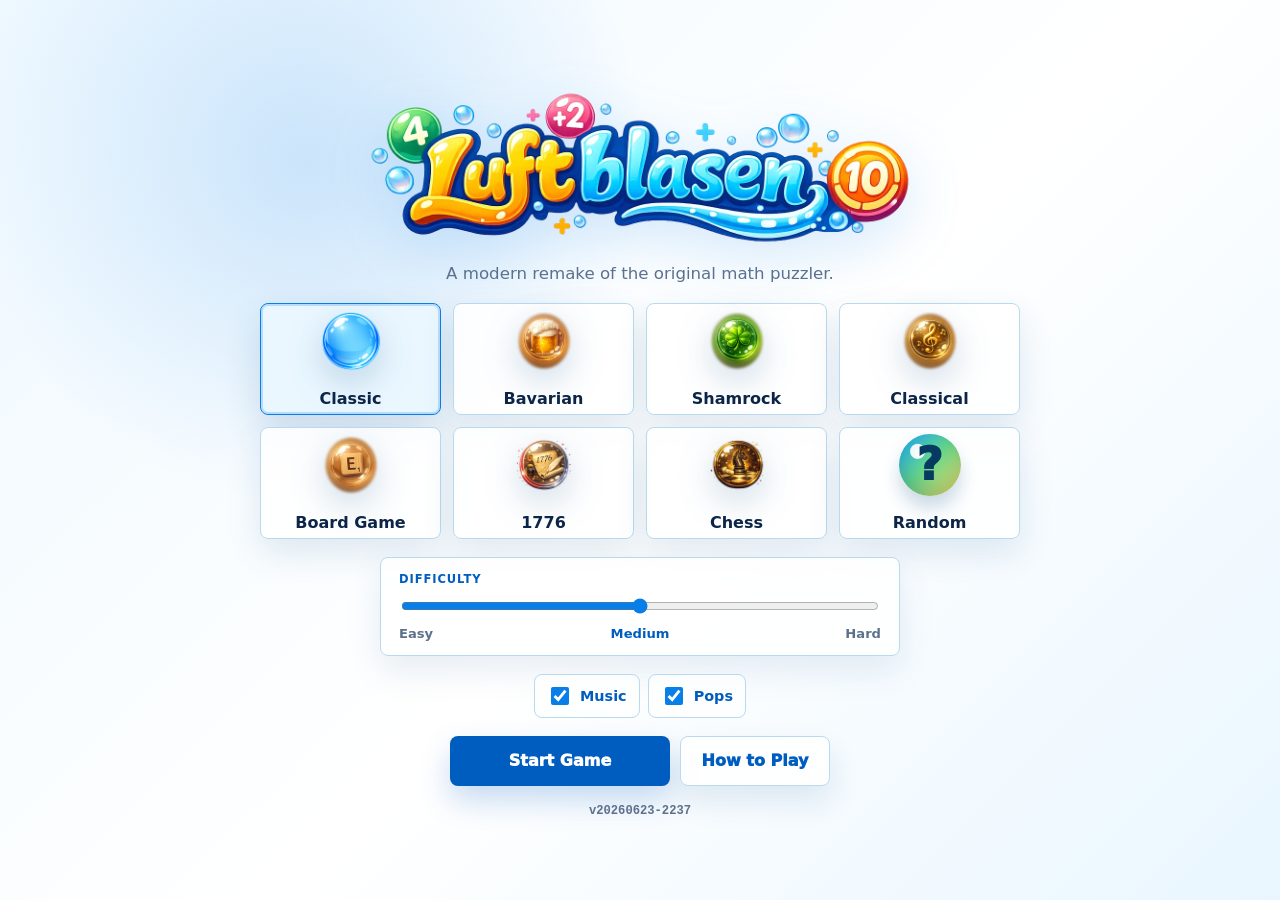
==== luftblasen.html @ 2be2d6b1 "Boost procedural cue volume" ====
<!doctype html>
<html lang="en">
  <head>
    <meta charset="utf-8">
    <meta name="viewport" content="width=device-width, initial-scale=1">
    <meta name="format-detection" content="telephone=no">
    <title>Luftblasen</title>
    <link rel="stylesheet" href="luftblasen.css?v=20260623-2237">
  </head>
  <body class="show-splash" data-theme="classic">
    <main class="game-shell" data-theme="classic">
      <section class="splash-screen" id="splash-screen" aria-labelledby="splash-title">
        <div class="splash-brand">
          <h1 id="splash-title">Luftblasen</h1>
          <img class="splash-logo" src="assets/luftblasen/images/luftblasen-logo.webp?v=20260623-2237" alt="Luftblasen">
          <p>A modern remake of the original math puzzler.</p>
        </div>
        <div class="splash-theme-grid" id="splash-theme-list" aria-label="Choose theme">
          <button class="splash-theme active" type="button" data-theme="classic">
            <span class="theme-icon theme-sprite" aria-hidden="true"></span>
            <strong>Classic</strong>
          </button>
          <button class="splash-theme" type="button" data-theme="bavarian">
            <span class="theme-icon theme-sprite" aria-hidden="true"></span>
            <strong>Bavarian</strong>
          </button>
          <button class="splash-theme" type="button" data-theme="shamrock">
            <span class="theme-icon theme-sprite" aria-hidden="true"></span>
            <strong>Shamrock</strong>
          </button>
          <button class="splash-theme" type="button" data-theme="classical">
            <span class="theme-icon theme-sprite" aria-hidden="true"></span>
            <strong>Classical</strong>
          </button>
          <button class="splash-theme" type="button" data-theme="boardgame">
            <span class="theme-icon theme-sprite" aria-hidden="true"></span>
            <strong>Board Game</strong>
          </button>
          <button class="splash-theme" type="button" data-theme="theme1776">
            <span class="theme-icon theme-sprite" aria-hidden="true"></span>
            <strong>1776</strong>
          </button>
          <button class="splash-theme" type="button" data-theme="chess">
            <span class="theme-icon theme-sprite" aria-hidden="true"></span>
            <strong>Chess</strong>
          </button>
          <button class="splash-theme" type="button" data-theme="random">
            <span class="theme-icon random-icon" aria-hidden="true">?</span>
            <strong>Random</strong>
          </button>
        </div>
        <label class="splash-difficulty" for="difficulty">
          <span>Difficulty</span>
          <input id="difficulty" type="range" min="1" max="5" value="3">
          <small><b>Easy</b><strong id="difficulty-name">Medium</strong><b>Hard</b></small>
        </label>
        <div class="sound-options" aria-label="Audio options">
          <label class="sound-toggle" for="music-enabled">
            <input id="music-enabled" type="checkbox" checked>
            <span>Music</span>
          </label>
          <label class="sound-toggle" for="pops-enabled">
            <input id="pops-enabled" type="checkbox" checked>
            <span>Pops</span>
          </label>
        </div>
        <div class="splash-actions">
          <button class="start-button" id="start-game" type="button">Start Game</button>
          <button class="how-button" id="how-to-play" type="button">How to Play</button>
        </div>
        <footer class="splash-version">v<span data-version>20260623-2237</span></footer>
        <div class="how-panel hidden" id="how-panel" role="dialog" aria-modal="true" aria-labelledby="how-title">
          <div class="how-card">
            <button class="how-close" id="close-how" type="button" aria-label="Close how to play">&times;</button>
            <h2 id="how-title">How to Play</h2>
            <div class="how-steps">
              <section>
                <b>Hit the target exactly.</b>
                <p>Pop numbered bubbles until Current equals Target. Going over costs a life.</p>
              </section>
              <section>
                <b>Watch the timer.</b>
                <p>The timer bar turns gold, then red, when time is running out. More time left means a bigger score bonus. If it empties, you lose a life.</p>
              </section>
              <section>
                <b>Every pop adds time.</b>
                <p>Regular bubbles add a little time. Bonus bubbles add more. Harder difficulty gives less time back.</p>
              </section>
              <section>
                <b>Multipliers are power-ups.</b>
                <p>Multiplier bubbles do not add to your sum. They boost the next three exact matches and add the most timer time.</p>
              </section>
              <section>
                <b>Keep five lives alive.</b>
                <p>Score as many rounds as you can before the hearts run out.</p>
              </section>
            </div>
          </div>
        </div>
      </section>

      <section class="hud" aria-label="Game stats">
        <div class="hud-card target-card">
          <span>Target</span>
          <strong id="target-total">18</strong>
        </div>
        <div class="hud-card sum-card">
          <span>Current Sum</span>
          <strong id="current-sum">0</strong>
          <div class="sum-meter" aria-hidden="true"><i id="sum-meter"></i></div>
          <em id="remaining-total">18 to go</em>
        </div>
        <div class="hud-card compact">
          <span>Score</span>
          <strong id="score">0</strong>
        </div>
        <div class="hud-card compact">
          <span>Round</span>
          <strong id="round">1</strong>
        </div>
        <div class="hud-card compact">
          <span>Lives</span>
          <strong id="lives">3</strong>
        </div>
      </section>

      <section class="layout">
        <section class="play-card">
          <div class="playfield" id="playfield" aria-label="Bubble play field">
            <div class="field-hud" aria-hidden="true">
              <div class="field-stat">
                <span>Score</span>
                <strong id="field-score">0</strong>
              </div>
              <div class="field-stat target-stat">
                <span>Target</span>
                <strong id="field-target-total">18</strong>
              </div>
              <div class="field-stat small">
                <span>Round</span>
                <strong id="field-round">1</strong>
              </div>
              <div class="field-stat lives-stat">
                <span>Lives</span>
                <strong id="field-lives">♥♥♥♥♥</strong>
              </div>
              <div class="field-stat current-stat">
                <span>Current</span>
                <strong id="field-current-sum">0</strong>
              </div>
              <div class="field-stat small timer-stat">
                <span>Time</span>
                <strong id="field-time">12</strong>
              </div>
            </div>
            <div class="field-timer" aria-hidden="true"><i id="field-timer-bar"></i></div>
            <div class="field-controls" aria-label="Game controls">
              <button class="field-control-button" id="pause-game" type="button" aria-label="Pause game" title="Pause">Pause</button>
              <button class="field-control-button" id="change-theme" type="button" aria-label="Exit to theme selection" title="Exit">Exit</button>
            </div>
            <div class="field-multiplier" aria-label="Multiplier">
              <span>Multiplier</span>
              <strong id="multiplier-text">1x</strong>
            </div>
            <div class="field-announcement hidden" id="field-announcement" aria-live="polite">
              <span id="announcement-kicker">Target</span>
              <strong id="announcement-value">18</strong>
            </div>
            <div class="field-message" id="field-message">Pick bubbles that add to the target.</div>
            <div class="pause-screen hidden" id="pause-screen" role="dialog" aria-modal="true" aria-labelledby="pause-title">
              <div class="pause-panel">
                <h2 id="pause-title">Paused</h2>
                <div class="pause-bubbles" aria-label="Bubble types">
                  <div>
                    <span class="pause-bubble regular" aria-hidden="true"></span>
                    <strong>Regular</strong>
                  </div>
                  <div>
                    <span class="pause-bubble bonus" aria-hidden="true"></span>
                    <strong>Bonus</strong>
                  </div>
                  <div>
                    <span class="pause-bubble multiplier" aria-hidden="true"></span>
                    <strong>Multiplier</strong>
                  </div>
                </div>
                <div class="pause-target">
                  <span>Target</span>
                  <strong id="pause-target-total">18</strong>
                </div>
                <button class="pause-resume" id="pause-resume" type="button">Resume</button>
              </div>
            </div>
            <div class="end-screen hidden" id="end-screen" role="dialog" aria-modal="true" aria-labelledby="end-title">
              <div class="end-panel">
                <h2 id="end-title">Game Over</h2>
                <dl class="end-stats">
                  <div class="end-score-stat">
                    <dt>Score</dt>
                    <dd id="end-score">0</dd>
                  </div>
                  <div>
                    <dt>Time</dt>
                    <dd id="end-time">0:00</dd>
                  </div>
                  <div>
                    <dt>Round</dt>
                    <dd id="end-round">1</dd>
                  </div>
                  <div>
                    <dt>Best Streak</dt>
                    <dd id="end-streak">0</dd>
                  </div>
                  <div>
                    <dt>Bubbles Popped</dt>
                    <dd id="end-popped">0</dd>
                  </div>
                </dl>
                <p class="end-tip" id="end-tip">Multipliers add score and time. Use them strategically.</p>
                <div class="end-actions">
                  <button class="end-primary" id="play-again" type="button">Play Again</button>
                  <button class="end-secondary" id="end-change-theme" type="button">Menu</button>
                </div>
              </div>
            </div>
          </div>
        </section>

      </section>
    </main>

    <script src="luftblasen.js?v=20260623-2237"></script>
  </body>
</html>
---- luftblasen.css ----
:root {
  --bg: #f8fcff;
  --surface: #ffffff;
  --text: #0d2547;
  --muted: #5d718c;
  --line: #b9d9ef;
  --accent: #087ee8;
  --accent-strong: #005dc0;
  --good: #24a66a;
  --danger: #e94040;
  --gold: #f2a51a;
  --bubble: #d7f1ff;
  --play-bg: url("assets/luftblasen/images/backgrounds/classic-theme-background.webp?v=20260623-2237");
  --bubble-sprite: url("assets/luftblasen/images/sprites/bubble-classic-sprite.png?v=20260623-2237");
  --page-bg-a: #dff3ff;
  --page-bg-b: #f8fcff;
  --page-bg-c: #fff8df;
  --page-glow-a: rgba(8, 126, 232, 0.24);
  --page-glow-b: rgba(36, 166, 106, 0.17);
  --shadow: 0 20px 55px rgba(19, 81, 135, 0.16);
  --radius: 8px;
}

* {
  box-sizing: border-box;
}

body {
  min-height: 100vh;
  margin: 0;
  background:
    radial-gradient(circle at 22% 12%, rgba(8, 126, 232, 0.12), transparent 28%),
    linear-gradient(135deg, #f8fcff 0%, #eef8ff 48%, #fffdf8 100%);
  color: var(--text);
  font-family: Inter, ui-sans-serif, system-ui, -apple-system, BlinkMacSystemFont, "Segoe UI", sans-serif;
}

body:not(.show-splash) {
  background:
    radial-gradient(circle at 18% 12%, var(--page-glow-a, rgba(8, 126, 232, 0.22)), transparent 30%),
    radial-gradient(circle at 82% 84%, var(--page-glow-b, rgba(36, 166, 106, 0.18)), transparent 34%),
    linear-gradient(135deg, var(--page-bg-a, #eaf7ff), var(--page-bg-b, #f8fcff) 52%, var(--page-bg-c, #fff7e7));
}

body.show-splash {
  overflow: hidden;
}

button,
input {
  font: inherit;
}

.game-shell {
  width: min(1320px, calc(100% - 24px));
  margin: 0 auto;
  padding: 14px 0;
}

body:not(.show-splash) {
  min-height: 100vh;
  min-height: 100dvh;
  overflow: hidden;
}

body:not(.show-splash) .game-shell {
  width: min(calc(100% - 18px), 720px, calc((100vh - 18px) * 0.72));
  width: min(calc(100% - 18px), 720px, calc((100dvh - 18px) * 0.72));
  min-width: min(100% - 18px, 390px);
  height: 100vh;
  height: 100dvh;
  padding: 9px 0;
}

.splash-screen {
  position: fixed;
  inset: 0;
  z-index: 100;
  display: grid;
  place-items: center;
  align-content: center;
  gap: 18px;
  padding: 22px;
  background:
    radial-gradient(circle at 24% 18%, rgba(8, 126, 232, 0.18), transparent 28%),
    linear-gradient(135deg, #eef8ff 0%, #ffffff 54%, #e9f6ff 100%);
}

.splash-screen.hidden {
  display: none;
}

.splash-brand {
  text-align: center;
}

.splash-brand h1 {
  position: absolute;
  width: 1px;
  height: 1px;
  padding: 0;
  margin: -1px;
  overflow: hidden;
  clip: rect(0, 0, 0, 0);
  white-space: nowrap;
  border: 0;
}

.splash-logo {
  display: block;
  width: min(560px, 94vw);
  height: auto;
  max-height: 172px;
  object-fit: contain;
  margin: 0 auto;
  filter: drop-shadow(0 16px 28px rgba(8, 126, 232, 0.16));
}

.splash-brand p {
  max-width: 520px;
  margin: 8px auto 0;
  color: var(--muted);
  font-size: 1.04rem;
  line-height: 1.4;
}

.splash-theme-grid {
  display: grid;
  grid-template-columns: repeat(4, minmax(120px, 1fr));
  gap: 12px;
  width: min(760px, 100%);
}

.splash-difficulty {
  display: grid;
  gap: 10px;
  width: min(520px, 100%);
  border: 1px solid var(--line);
  border-radius: var(--radius);
  padding: 14px 18px;
  background: rgba(255, 255, 255, 0.88);
  box-shadow: 0 14px 34px rgba(19, 81, 135, 0.1);
}

.splash-difficulty span {
  color: var(--accent-strong);
  font-size: 0.72rem;
  font-weight: 900;
  letter-spacing: 0.08em;
  text-transform: uppercase;
}

.splash-difficulty input {
  accent-color: var(--accent);
}

.splash-difficulty small {
  display: grid;
  grid-template-columns: 1fr auto 1fr;
  gap: 12px;
  color: var(--muted);
  font-size: 0.82rem;
}

.splash-difficulty small b:last-child {
  text-align: right;
}

.splash-difficulty strong {
  color: var(--accent-strong);
}

.sound-options {
  display: flex;
  flex-wrap: wrap;
  justify-content: center;
  gap: 8px;
}

.sound-toggle {
  display: inline-flex;
  align-items: center;
  gap: 8px;
  border: 1px solid var(--line);
  border-radius: var(--radius);
  padding: 9px 12px;
  background: rgba(255, 255, 255, 0.76);
  color: var(--accent-strong);
  cursor: pointer;
  font-size: 0.9rem;
  font-weight: 900;
}

.sound-toggle input {
  width: 18px;
  height: 18px;
  accent-color: var(--accent);
}

.splash-actions {
  display: flex;
  flex-wrap: wrap;
  justify-content: center;
  gap: 10px;
}

.splash-theme {
  display: grid;
  place-items: center;
  gap: 8px;
  min-height: 112px;
  border: 1px solid var(--line);
  border-radius: var(--radius);
  background: rgba(255, 255, 255, 0.88);
  color: var(--text);
  cursor: pointer;
  font-weight: 900;
  box-shadow: 0 14px 34px rgba(19, 81, 135, 0.12);
}

.splash-theme .theme-icon {
  width: 62px;
  height: 62px;
  font-size: 1.7rem;
}

.splash-theme .theme-sprite {
  background-position: 0 center;
  background-repeat: no-repeat;
  background-size: 300% 100%;
  border-radius: 50%;
  filter: drop-shadow(0 12px 18px rgba(19, 81, 135, 0.22));
}

.splash-theme[data-theme="classic"] .theme-sprite {
  background-image: url("assets/luftblasen/images/sprites/bubble-classic-sprite.png?v=20260623-2237");
}

.splash-theme[data-theme="bavarian"] .theme-sprite {
  background-image: url("assets/luftblasen/images/sprites/bubble-bavarian-sprite.png?v=20260623-2237");
}

.splash-theme[data-theme="shamrock"] .theme-sprite {
  background-image: url("assets/luftblasen/images/sprites/bubble-shamrock-sprite.png?v=20260623-2237");
}

.splash-theme[data-theme="classical"] .theme-sprite {
  background-image: url("assets/luftblasen/images/sprites/bubble-classical-sprite.png?v=20260623-2237");
}

.splash-theme[data-theme="boardgame"] .theme-sprite {
  background-image: url("assets/luftblasen/images/sprites/bubble-boardgame-sprite.png?v=20260623-2237");
}

.splash-theme[data-theme="theme1776"] .theme-sprite {
  background-image: url("assets/luftblasen/images/sprites/bubble-1776-sprite.png?v=20260623-2237");
}

.splash-theme[data-theme="chess"] .theme-sprite {
  background-image: url("assets/luftblasen/images/sprites/bubble-chess-sprite.png?v=20260623-2237");
}

.splash-theme .random-icon {
  display: grid;
  place-items: center;
  border-radius: 50%;
  background:
    radial-gradient(circle at 30% 28%, rgba(255, 255, 255, 0.95) 0 7px, transparent 8px),
    linear-gradient(135deg, #14a7ff, #65d68b 48%, #ffe05f);
  color: #073a60;
  font-size: 2.8rem;
  font-weight: 950;
  box-shadow: inset 0 -8px 18px rgba(5, 51, 86, 0.2), 0 12px 18px rgba(19, 81, 135, 0.22);
}

.splash-theme.active {
  border-color: var(--accent);
  background: #eaf7ff;
  box-shadow: inset 0 0 0 2px color-mix(in srgb, var(--accent) 22%, transparent), 0 16px 36px rgba(19, 81, 135, 0.16);
}

.start-button {
  min-width: 220px;
  min-height: 50px;
  border: 0;
  border-radius: var(--radius);
  background: var(--accent-strong);
  color: white;
  cursor: pointer;
  font-size: 1rem;
  font-weight: 950;
  box-shadow: 0 14px 30px rgba(0, 93, 192, 0.22);
}

.how-button {
  min-width: 150px;
  min-height: 50px;
  border: 1px solid var(--line);
  border-radius: var(--radius);
  background: rgba(255, 255, 255, 0.88);
  color: var(--accent-strong);
  cursor: pointer;
  font-size: 1rem;
  font-weight: 950;
  box-shadow: 0 14px 30px rgba(19, 81, 135, 0.12);
}

.how-panel {
  position: fixed;
  inset: 0;
  z-index: 120;
  display: grid;
  place-items: center;
  padding: 22px;
  background: rgba(6, 36, 70, 0.42);
  backdrop-filter: blur(6px);
}

.how-panel.hidden {
  display: none;
}

.how-card {
  position: relative;
  width: min(720px, 100%);
  max-height: min(780px, 92dvh);
  overflow: auto;
  border: 1px solid rgba(255, 255, 255, 0.72);
  border-radius: var(--radius);
  padding: 26px;
  background: rgba(255, 255, 255, 0.96);
  color: var(--text);
  box-shadow: 0 28px 70px rgba(6, 36, 70, 0.32);
}

.how-card h2 {
  margin: 0 46px 20px 0;
  color: var(--accent-strong);
  font-size: clamp(2rem, 6vw, 3.3rem);
  line-height: 0.95;
}

.how-close {
  position: absolute;
  top: 14px;
  right: 14px;
  display: grid;
  width: 38px;
  height: 38px;
  place-items: center;
  border: 1px solid var(--line);
  border-radius: var(--radius);
  background: white;
  color: var(--accent-strong);
  cursor: pointer;
  font-size: 1.8rem;
  font-weight: 950;
  line-height: 1;
}

.how-steps {
  display: grid;
  gap: 10px;
}

.how-steps section {
  border: 1px solid var(--line);
  border-radius: var(--radius);
  padding: 14px 16px;
  background: #f7fcff;
}

.how-steps b {
  display: block;
  color: var(--accent-strong);
  font-size: clamp(1.15rem, 3vw, 1.45rem);
  line-height: 1.1;
}

.how-steps p {
  margin: 6px 0 0;
  color: var(--text);
  font-size: 1rem;
  font-weight: 750;
  line-height: 1.35;
}

.splash-version {
  color: var(--muted);
  font-family: ui-monospace, SFMono-Regular, Consolas, "Liberation Mono", monospace;
  font-size: 0.76rem;
  font-weight: 800;
  text-align: center;
}

.hud {
  display: none;
}

.hud-card,
.play-card {
  border: 1px solid var(--line);
  border-radius: var(--radius);
  background: rgba(255, 255, 255, 0.82);
  box-shadow: var(--shadow);
}

.hud-card {
  min-width: 0;
  padding: 8px 11px;
}

.hud-card span,
.side-panel h2,
.difficulty-control span {
  display: block;
  color: var(--accent-strong);
  font-size: 0.66rem;
  font-weight: 850;
  letter-spacing: 0.07em;
  line-height: 1.2;
  text-transform: uppercase;
}

.hud-card strong {
  display: block;
  margin-top: 2px;
  font-size: clamp(1.55rem, 3vw, 2.8rem);
  line-height: 0.95;
}

.hud-card.compact strong {
  font-size: clamp(1.2rem, 2vw, 1.9rem);
}

.sum-card em {
  display: block;
  margin-top: 3px;
  color: var(--accent-strong);
  font-style: normal;
  font-weight: 800;
  text-align: right;
}

.sum-meter {
  height: 6px;
  overflow: hidden;
  border: 1px solid var(--line);
  border-radius: 999px;
  background: #e8f4fb;
}

.sum-meter i {
  display: block;
  width: 0%;
  height: 100%;
  border-radius: inherit;
  background: linear-gradient(90deg, var(--accent), var(--good));
  transition: width 180ms ease, background 180ms ease;
}

.layout {
  display: block;
}

.side-panel h2 {
  margin: 0 0 9px;
}

.theme-list {
  display: grid;
  gap: 6px;
}

.theme-button,
.primary-button,
.secondary-button {
  border: 0;
  border-radius: var(--radius);
  cursor: pointer;
  font-weight: 850;
}

.theme-button {
  display: grid;
  grid-template-columns: 32px 1fr;
  gap: 7px;
  width: 100%;
  min-height: 36px;
  border: 1px solid var(--line);
  padding: 5px 8px;
  background: var(--surface);
  color: var(--text);
  text-align: left;
}

.theme-button.active {
  border-color: var(--accent);
  background: #eaf7ff;
  box-shadow: inset 0 0 0 2px rgba(8, 126, 232, 0.14);
}

.theme-icon {
  display: grid;
  width: 26px;
  height: 26px;
  place-items: center;
  border-radius: 50%;
  font-size: 1.1rem;
}

.bubble-icon {
  border: 2px solid #69bfff;
  background: radial-gradient(circle at 34% 28%, white 0 18%, #b7e8ff 45%, #4eb2f4 100%);
}

.tile-icon {
  border-radius: 5px;
  background: linear-gradient(145deg, #ffc23d, #a35b00);
  color: #1f1304;
  font-family: Georgia, "Times New Roman", serif;
  font-size: 1rem;
  font-weight: 950;
}

.difficulty-control {
  display: grid;
  gap: 7px;
  margin: 14px 0;
}

.difficulty-control input {
  accent-color: var(--accent);
}

.difficulty-control small {
  display: flex;
  justify-content: space-between;
  color: var(--muted);
}

.button-grid {
  display: grid;
  gap: 7px;
}

.primary-button,
.secondary-button {
  min-height: 36px;
  padding: 0 10px;
}

.primary-button {
  background: var(--accent-strong);
  color: white;
}

.secondary-button {
  border: 1px solid var(--line);
  background: var(--surface);
  color: var(--accent-strong);
}

.play-card {
  min-height: 590px;
  padding: 7px;
}

body:not(.show-splash) .play-card {
  height: calc(100vh - 18px);
  height: calc(100dvh - 18px);
  min-height: 0;
}

.playfield {
  position: relative;
  min-height: 576px;
  overflow: hidden;
  border-radius: var(--radius);
  background:
    radial-gradient(circle at 16% 18%, rgba(255, 255, 255, 0.82) 0 3px, transparent 4px),
    radial-gradient(circle at 80% 34%, rgba(255, 255, 255, 0.72) 0 4px, transparent 5px),
    var(--play-bg);
  background-position: center;
  background-size: cover;
}

body:not(.show-splash) .playfield {
  height: 100%;
  min-height: 0;
}

.field-message {
  position: absolute;
  left: 50%;
  bottom: 12px;
  z-index: 4;
  transform: translateX(-50%);
  width: min(92%, 600px);
  border: 1px solid rgba(255, 255, 255, 0.48);
  border-radius: var(--radius);
  padding: 9px 13px;
  background: rgba(8, 28, 54, 0.34);
  color: white;
  box-shadow: inset 0 1px 0 rgba(255, 255, 255, 0.18), 0 12px 28px rgba(5, 25, 48, 0.18);
  font-weight: 900;
  text-align: center;
  text-shadow: 0 2px 5px rgba(0, 0, 0, 0.72);
  backdrop-filter: blur(3px);
}

.end-screen,
.pause-screen {
  position: absolute;
  inset: 0;
  z-index: 20;
  display: grid;
  place-items: center;
  padding: 22px;
  background: rgba(6, 36, 70, 0.34);
  backdrop-filter: blur(5px);
  animation: end-screen-fade 220ms ease-out both;
}

.end-screen.hidden,
.pause-screen.hidden {
  display: none;
}

.end-panel,
.pause-panel {
  width: min(420px, 94%);
  border: 1px solid rgba(255, 255, 255, 0.75);
  border-radius: var(--radius);
  padding: 24px;
  background: rgba(255, 255, 255, 0.94);
  color: var(--text);
  text-align: center;
  box-shadow: 0 24px 60px rgba(6, 36, 70, 0.28);
  animation: end-panel-arrive 360ms cubic-bezier(0.18, 0.9, 0.22, 1.12) both;
}

.end-panel h2,
.pause-panel h2 {
  margin: 0 0 18px;
  color: var(--accent-strong);
  font-size: 2.1rem;
  line-height: 1;
  text-shadow: 0 2px 0 white;
}

.pause-bubbles {
  display: grid;
  grid-template-columns: repeat(3, minmax(0, 1fr));
  gap: 9px;
  margin: 0 0 18px;
}

.pause-bubbles div {
  min-width: 0;
  border: 1px solid var(--line);
  border-radius: var(--radius);
  padding: 10px 6px 9px;
  background: #f7fcff;
}

.pause-bubble {
  display: block;
  width: 70px;
  height: 70px;
  margin: 0 auto 7px;
  border-radius: 50%;
  background: var(--bubble-sprite) 0 center / 210px 70px no-repeat;
  filter: drop-shadow(0 8px 10px rgba(19, 81, 135, 0.22));
}

.pause-bubble.bonus {
  background-position: -70px center;
}

.pause-bubble.multiplier {
  background-position: -140px center;
}

.pause-bubbles strong {
  display: block;
  color: var(--accent-strong);
  font-size: 0.72rem;
  font-weight: 950;
  line-height: 1.1;
}

.pause-target {
  margin: 0 0 18px;
  border: 1px solid var(--line);
  border-radius: var(--radius);
  padding: 12px;
  background: #fffaf0;
}

.pause-target span {
  display: block;
  color: var(--accent-strong);
  font-size: 0.68rem;
  font-weight: 950;
  letter-spacing: 0.08em;
  line-height: 1.1;
  text-transform: uppercase;
}

.pause-target strong {
  display: block;
  margin-top: 4px;
  color: var(--gold);
  font-size: 2.8rem;
  font-weight: 950;
  line-height: 1;
}

.pause-resume {
  width: 100%;
  min-height: 44px;
  border: 0;
  border-radius: var(--radius);
  background: var(--accent-strong);
  color: white;
  cursor: pointer;
  font-weight: 950;
}

@keyframes end-screen-fade {
  from {
    background: rgba(6, 36, 70, 0);
    backdrop-filter: blur(0);
  }
}

@keyframes end-panel-arrive {
  0% {
    opacity: 0;
    transform: translateY(18px) scale(0.94);
  }

  70% {
    opacity: 1;
    transform: translateY(-3px) scale(1.02);
  }

  100% {
    opacity: 1;
    transform: translateY(0) scale(1);
  }
}

.end-stats {
  display: grid;
  grid-template-columns: repeat(2, minmax(0, 1fr));
  gap: 8px;
  margin: 0 0 20px;
}

.end-stats div {
  min-width: 0;
  border: 1px solid var(--line);
  border-radius: var(--radius);
  padding: 9px 8px;
  background: #f7fcff;
}

.end-stats .end-score-stat {
  grid-column: 1 / -1;
}

.end-stats dt {
  color: var(--accent-strong);
  font-size: 0.63rem;
  font-weight: 950;
  letter-spacing: 0.07em;
  line-height: 1.1;
  text-transform: uppercase;
}

.end-stats dd {
  margin: 5px 0 0;
  overflow: hidden;
  font-size: 1.35rem;
  font-weight: 950;
  line-height: 1;
  text-overflow: ellipsis;
  white-space: nowrap;
}

.end-tip {
  margin: -4px 0 18px;
  border: 1px solid var(--line);
  border-radius: var(--radius);
  padding: 10px 12px;
  background: #fffaf0;
  color: var(--text);
  font-size: 0.9rem;
  font-weight: 800;
  line-height: 1.35;
}

.end-actions {
  display: grid;
  grid-template-columns: 1fr auto;
  gap: 8px;
}

.end-primary,
.end-secondary {
  min-height: 42px;
  border-radius: var(--radius);
  cursor: pointer;
  font-weight: 950;
}

.end-primary {
  border: 0;
  background: var(--accent-strong);
  color: white;
}

.end-secondary {
  border: 1px solid var(--line);
  padding: 0 16px;
  background: white;
  color: var(--accent-strong);
}

.field-hud {
  position: absolute;
  top: 9px;
  left: 9px;
  right: 9px;
  z-index: 5;
  display: grid;
  grid-template-columns: 1fr 1.18fr 1fr;
  gap: 6px;
  pointer-events: none;
}

.field-timer {
  position: absolute;
  top: auto;
  left: 10px;
  right: 10px;
  bottom: 140px;
  z-index: 5;
  height: 5px;
  overflow: hidden;
  border: 1px solid rgba(255, 255, 255, 0.28);
  border-radius: 999px;
  background: rgba(8, 28, 54, 0.42);
  box-shadow: 0 8px 20px rgba(5, 25, 48, 0.18);
  pointer-events: none;
}

.field-timer i {
  display: block;
  width: 100%;
  height: 100%;
  border-radius: inherit;
  background: linear-gradient(90deg, var(--good), var(--gold));
  transform-origin: left center;
  transition: background 140ms ease, transform 140ms linear;
}

.field-timer.warning {
  height: 7px;
  background: rgba(75, 45, 0, 0.58);
}

.field-timer.critical {
  height: 9px;
  background: rgba(93, 8, 8, 0.7);
  box-shadow: 0 0 0 2px rgba(233, 64, 64, 0.22), 0 0 24px rgba(233, 64, 64, 0.42);
  animation: timer-pulse 650ms ease-in-out infinite;
}

.timer-stat.warning strong {
  color: #ffe08a;
}

.timer-stat.critical strong {
  color: #ff8a7a;
}

.playfield.time-low .timer-stat {
  border-color: rgba(255, 95, 95, 0.78);
  background: rgba(96, 12, 12, 0.5);
  box-shadow: inset 0 1px 0 rgba(255, 255, 255, 0.18), 0 0 24px rgba(233, 64, 64, 0.32);
}

.playfield.time-low .timer-stat strong {
  color: #fff2c4;
  animation: time-number-flash 520ms ease-in-out infinite;
}

.playfield.time-low .target-stat strong,
.playfield.time-low .current-stat strong {
  animation: urgent-number-pulse 820ms ease-in-out infinite;
}

@keyframes timer-pulse {
  0%,
  100% {
    opacity: 1;
  }

  50% {
    opacity: 0.62;
  }
}

@keyframes time-number-flash {
  0%,
  100% {
    color: #fff2c4;
    text-shadow: 0 2px 5px rgba(0, 0, 0, 0.72), 0 0 12px rgba(255, 232, 138, 0.8);
  }

  50% {
    color: #ff6b6b;
    text-shadow: 0 2px 5px rgba(0, 0, 0, 0.72), 0 0 18px rgba(255, 58, 58, 0.95);
  }
}

@keyframes urgent-number-pulse {
  0%,
  100% {
    filter: none;
    transform: scale(1);
  }

  50% {
    filter: drop-shadow(0 0 8px rgba(255, 218, 90, 0.62));
    transform: scale(1.045);
  }
}

@media (prefers-reduced-motion: reduce) {
  .field-timer.critical,
  .playfield.time-low .timer-stat strong,
  .playfield.time-low .target-stat strong,
  .playfield.time-low .current-stat strong {
    animation: none;
  }
}

.field-controls {
  position: absolute;
  right: 10px;
  bottom: 86px;
  z-index: 6;
  display: flex;
  gap: 6px;
}

.field-control-button {
  min-width: 52px;
  min-height: 34px;
  border: 1px solid var(--line);
  border-radius: var(--radius);
  background: rgba(255, 255, 255, 0.9);
  color: var(--accent-strong);
  cursor: pointer;
  font-size: 0.72rem;
  font-weight: 950;
  line-height: 1;
  box-shadow: 0 10px 24px rgba(19, 81, 135, 0.12);
}

.field-control-button:focus-visible {
  outline: 3px solid rgba(8, 126, 232, 0.34);
  outline-offset: 2px;
}

.field-multiplier {
  position: absolute;
  left: 10px;
  bottom: 86px;
  z-index: 5;
  min-width: 86px;
  border: 1px solid var(--line);
  border-radius: var(--radius);
  padding: 5px 8px;
  background: rgba(255, 255, 255, 0.84);
  color: var(--accent-strong);
  box-shadow: 0 10px 24px rgba(19, 81, 135, 0.12);
}

.field-multiplier span {
  display: block;
  font-size: 0.56rem;
  font-weight: 900;
  letter-spacing: 0.07em;
  line-height: 1.1;
  text-transform: uppercase;
}

.field-multiplier strong {
  display: block;
  margin-top: 2px;
  color: var(--gold);
  font-size: 1.05rem;
  line-height: 1;
}

.field-announcement {
  position: absolute;
  left: 50%;
  top: 43%;
  z-index: 7;
  display: grid;
  min-width: 168px;
  place-items: center;
  border: 1px solid rgba(255, 255, 255, 0.42);
  border-radius: var(--radius);
  padding: 12px 18px 14px;
  background: rgba(8, 28, 54, 0.82);
  color: white;
  box-shadow: 0 18px 40px rgba(5, 25, 48, 0.28);
  opacity: 0;
  pointer-events: none;
  text-align: center;
  text-shadow: 0 2px 3px rgba(0, 0, 0, 0.36);
  transform: translate(-50%, -50%) scale(0.92);
  transition: opacity 180ms ease, transform 180ms ease;
}

.field-announcement.show {
  opacity: 1;
  transform: translate(-50%, -50%) scale(1);
}

.field-announcement.hidden {
  display: none;
}

.field-announcement span {
  display: block;
  color: rgba(255, 255, 255, 0.78);
  font-size: 0.72rem;
  font-weight: 950;
  letter-spacing: 0.08em;
  line-height: 1.1;
  text-transform: uppercase;
}

.field-announcement strong {
  display: block;
  margin-top: 5px;
  color: #ffe08a;
  font-size: clamp(2.4rem, 10vw, 4.5rem);
  font-weight: 950;
  line-height: 0.92;
}

.field-announcement.alert strong {
  color: #ff8a7a;
  font-size: clamp(2rem, 8vw, 3.7rem);
}

.field-announcement.success strong {
  color: #81f0a6;
}

.field-stat {
  min-width: 0;
  border: 1px solid rgba(255, 255, 255, 0.48);
  border-radius: var(--radius);
  padding: 6px 9px;
  background: rgba(8, 28, 54, 0.34);
  color: white;
  box-shadow: inset 0 1px 0 rgba(255, 255, 255, 0.18), 0 12px 28px rgba(5, 25, 48, 0.18);
  text-shadow: 0 2px 5px rgba(0, 0, 0, 0.68);
  backdrop-filter: blur(3px);
}

.field-stat span {
  display: block;
  color: rgba(255, 255, 255, 0.88);
  font-size: 0.62rem;
  font-weight: 950;
  letter-spacing: 0.07em;
  line-height: 1.1;
  text-transform: uppercase;
}

.field-stat strong {
  display: block;
  margin-top: 2px;
  overflow: hidden;
  color: white;
  font-size: 1.28rem;
  font-weight: 950;
  line-height: 1;
  text-overflow: ellipsis;
  white-space: nowrap;
}

.target-stat,
.current-stat {
  text-align: center;
}

.field-stat.small,
.timer-stat {
  text-align: right;
}

.target-stat strong {
  color: #ffe08a;
  font-size: 1.6rem;
}

.current-stat strong {
  color: #dff8ff;
}

.field-stat.small strong,
.lives-stat strong,
.timer-stat strong {
  font-size: 1.05rem;
}

.bubble {
  position: absolute;
  display: grid;
  place-items: center;
  width: var(--size);
  height: var(--size);
  border: 0;
  border-radius: 50%;
  background: var(--bubble-sprite) 0 center / calc(var(--size) * 3) var(--size) no-repeat;
  box-shadow: none;
  color: white;
  cursor: pointer;
  font-size: calc(var(--size) * 0.42);
  font-weight: 950;
  line-height: 1;
  text-shadow: 0 2px 2px rgba(0, 0, 0, 0.8), 0 0 6px rgba(0, 0, 0, 0.55);
  touch-action: manipulation;
  transition: transform 70ms ease-out, opacity 80ms ease-out;
  user-select: none;
  -webkit-tap-highlight-color: transparent;
}

.bubble:hover {
  transform: scale(1.04);
}

.bubble.selected {
  outline: 5px solid rgba(0, 93, 192, 0.58);
  transform: scale(1.06);
}

.bubble.multiplier {
  background-position: calc(var(--size) * -2) center;
}

.bubble.bonus {
  background-position: calc(var(--size) * -1) center;
  filter: drop-shadow(0 0 5px rgba(255, 218, 90, 0.44));
}

.bubble.bonus::after {
  content: "";
  position: absolute;
  inset: -4px;
  border: 1px solid rgba(255, 229, 135, 0.42);
  border-radius: 50%;
  box-shadow: 0 0 10px rgba(255, 199, 46, 0.26);
  pointer-events: none;
}

.bubble.popped {
  opacity: 0;
  transform: scale(1.18);
  pointer-events: none;
}

[data-theme="bavarian"] {
  --accent: #1565d8;
  --accent-strong: #064aa5;
  --bubble: #ffe0a4;
  --gold: #f0a000;
  --page-bg-a: #fff0c8;
  --page-bg-b: #f5fbff;
  --page-bg-c: #dceeff;
  --page-glow-a: rgba(240, 160, 0, 0.26);
  --page-glow-b: rgba(21, 101, 216, 0.2);
  --play-bg: url("assets/luftblasen/images/backgrounds/bavarian-theme-background.webp?v=20260623-2237");
  --bubble-sprite: url("assets/luftblasen/images/sprites/bubble-bavarian-sprite.png?v=20260623-2237");
}

[data-theme="shamrock"] {
  --accent: #15945c;
  --accent-strong: #07643a;
  --bubble: #c9f7dc;
  --gold: #20b66b;
  --page-bg-a: #d8f8e2;
  --page-bg-b: #f7fff8;
  --page-bg-c: #d9f0ff;
  --page-glow-a: rgba(21, 148, 92, 0.25);
  --page-glow-b: rgba(32, 182, 107, 0.2);
  --play-bg: url("assets/luftblasen/images/backgrounds/shamrock-theme-background.webp?v=20260623-2237");
  --bubble-sprite: url("assets/luftblasen/images/sprites/bubble-shamrock-sprite.png?v=20260623-2237");
}

[data-theme="classical"] {
  --accent: #8b4dd8;
  --accent-strong: #5b2ea0;
  --bubble: #eadbff;
  --gold: #d49a2a;
  --page-bg-a: #eee2ff;
  --page-bg-b: #fbf7ff;
  --page-bg-c: #fff0cf;
  --page-glow-a: rgba(139, 77, 216, 0.24);
  --page-glow-b: rgba(212, 154, 42, 0.18);
  --play-bg: url("assets/luftblasen/images/backgrounds/classical-music-background.webp?v=20260623-2237");
  --bubble-sprite: url("assets/luftblasen/images/sprites/bubble-classical-sprite.png?v=20260623-2237");
}

[data-theme="boardgame"] {
  --accent: #9a5a08;
  --accent-strong: #6d3d00;
  --bubble: #df8a18;
  --gold: #c57500;
  --page-bg-a: #ffe0b8;
  --page-bg-b: #fff8ef;
  --page-bg-c: #e3f2ce;
  --page-glow-a: rgba(154, 90, 8, 0.22);
  --page-glow-b: rgba(79, 134, 50, 0.2);
  --play-bg: url("assets/luftblasen/images/backgrounds/board-game-theme-background.webp?v=20260623-2237");
  --bubble-sprite: url("assets/luftblasen/images/sprites/bubble-boardgame-sprite.png?v=20260623-2237");
}

[data-theme="theme1776"] {
  --accent: #b64032;
  --accent-strong: #7d251c;
  --bubble: #f2d5a2;
  --gold: #d99b32;
  --page-bg-a: #f9e1c1;
  --page-bg-b: #f5fbff;
  --page-bg-c: #dce9ff;
  --page-glow-a: rgba(180, 64, 50, 0.22);
  --page-glow-b: rgba(34, 76, 132, 0.22);
  --play-bg: url("assets/luftblasen/images/backgrounds/1776-theme-background.webp?v=20260623-2237");
  --bubble-sprite: url("assets/luftblasen/images/sprites/bubble-1776-sprite.png?v=20260623-2237");
}

[data-theme="chess"] {
  --accent: #8f6a2d;
  --accent-strong: #5d4118;
  --bubble: #e7d2a2;
  --gold: #d9a23a;
  --page-bg-a: #e8dcc9;
  --page-bg-b: #f6f1e8;
  --page-bg-c: #cfd8e3;
  --page-glow-a: rgba(143, 106, 45, 0.24);
  --page-glow-b: rgba(39, 53, 75, 0.24);
  --play-bg: url("assets/luftblasen/images/backgrounds/chess-theme-background.webp?v=20260623-2237");
  --bubble-sprite: url("assets/luftblasen/images/sprites/bubble-chess-sprite.png?v=20260623-2237");
}

[data-theme="boardgame"] .playfield {
  background-size: cover;
}

@media (max-width: 560px) {
  body.show-splash {
    overflow: auto;
  }

  .game-shell {
    width: min(100% - 14px, 1480px);
    padding: 7px 0;
  }

  .splash-screen {
    place-items: stretch;
    align-content: start;
    gap: 14px;
    overflow-y: auto;
    padding: 18px 20px;
  }

  .splash-logo {
    width: min(330px, 92vw);
    max-height: 142px;
  }

  .splash-brand p {
    margin-top: 8px;
    font-size: 0.96rem;
  }

  .splash-difficulty {
    gap: 8px;
    padding: 12px 16px;
  }

  .sound-toggle {
    padding: 8px 11px;
  }

  .start-button,
  .how-button {
    min-height: 48px;
  }

  .sum-card .sum-meter,
  .sum-card em {
    display: none;
  }

  .play-card {
    height: calc(100vh - 14px);
    height: calc(100dvh - 14px);
  }

  .field-hud {
    grid-template-columns: 1fr 1.18fr 1fr;
    gap: 5px;
  }

  .field-timer {
    top: auto;
    left: 8px;
    right: 8px;
    bottom: 138px;
  }

  .field-stat {
    padding: 5px 7px;
  }

  .field-stat span {
    font-size: 0.56rem;
  }

  .field-stat strong {
    font-size: 1.05rem;
  }

  .target-stat strong {
    font-size: 1.35rem;
  }

  .field-stat.small strong,
  .lives-stat strong,
  .timer-stat strong {
    font-size: 0.96rem;
  }

  .field-message {
    bottom: 10px;
    padding: 10px 12px;
  }

  .field-announcement {
    top: 46%;
    min-width: 150px;
    padding: 10px 15px 12px;
  }

  .end-panel {
    padding: 18px;
  }

  .end-panel h2 {
    font-size: 1.75rem;
  }

  .end-stats dd {
    font-size: 1.08rem;
  }

  .field-controls {
    right: 8px;
    bottom: 88px;
    gap: 5px;
  }

  .field-control-button {
    min-width: 46px;
    min-height: 32px;
    padding: 0 8px;
    font-size: 0.68rem;
  }

  .field-multiplier {
    left: 8px;
    bottom: 88px;
    min-width: 76px;
    padding: 5px 7px;
  }

  .splash-theme-grid {
    grid-template-columns: repeat(3, minmax(0, 1fr));
    gap: 8px;
  }

  .splash-theme {
    min-height: 88px;
    gap: 5px;
    padding: 8px 6px;
  }

  .splash-theme .theme-icon {
    width: 46px;
    height: 46px;
  }

  .splash-theme strong {
    font-size: 0.78rem;
    line-height: 1.1;
  }
}
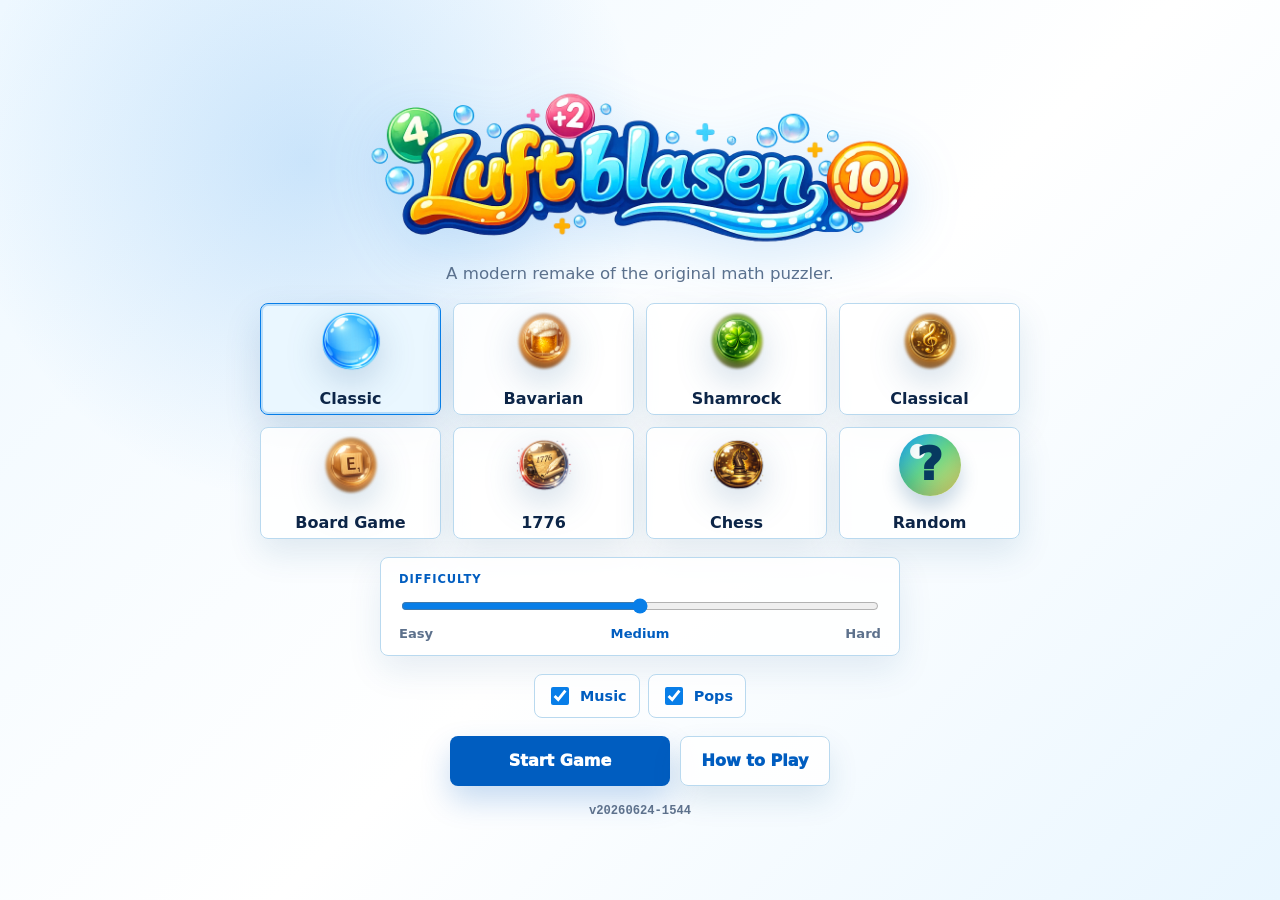
==== commit 747cd826: "Reset multiplier after life loss" ====
--- a/luftblasen.html
+++ b/luftblasen.html
@@ -5,14 +5,14 @@
     <meta name="viewport" content="width=device-width, initial-scale=1">
     <meta name="format-detection" content="telephone=no">
     <title>Luftblasen</title>
-    <link rel="stylesheet" href="luftblasen.css?v=20260623-2237">
+    <link rel="stylesheet" href="luftblasen.css?v=20260624-1544">
   </head>
   <body class="show-splash" data-theme="classic">
     <main class="game-shell" data-theme="classic">
       <section class="splash-screen" id="splash-screen" aria-labelledby="splash-title">
         <div class="splash-brand">
           <h1 id="splash-title">Luftblasen</h1>
-          <img class="splash-logo" src="assets/luftblasen/images/luftblasen-logo.webp?v=20260623-2237" alt="Luftblasen">
+          <img class="splash-logo" src="assets/luftblasen/images/luftblasen-logo.webp?v=20260624-1544" alt="Luftblasen">
           <p>A modern remake of the original math puzzler.</p>
         </div>
         <div class="splash-theme-grid" id="splash-theme-list" aria-label="Choose theme">
@@ -68,7 +68,7 @@
           <button class="start-button" id="start-game" type="button">Start Game</button>
           <button class="how-button" id="how-to-play" type="button">How to Play</button>
         </div>
-        <footer class="splash-version">v<span data-version>20260623-2237</span></footer>
+        <footer class="splash-version">v<span data-version>20260624-1544</span></footer>
         <div class="how-panel hidden" id="how-panel" role="dialog" aria-modal="true" aria-labelledby="how-title">
           <div class="how-card">
             <button class="how-close" id="close-how" type="button" aria-label="Close how to play">&times;</button>
@@ -229,6 +229,6 @@
       </section>
     </main>
 
-    <script src="luftblasen.js?v=20260623-2237"></script>
+    <script src="luftblasen.js?v=20260624-1544"></script>
   </body>
 </html>
--- a/luftblasen.css
+++ b/luftblasen.css
@@ -10,8 +10,8 @@
   --danger: #e94040;
   --gold: #f2a51a;
   --bubble: #d7f1ff;
-  --play-bg: url("assets/luftblasen/images/backgrounds/classic-theme-background.webp?v=20260623-2237");
-  --bubble-sprite: url("assets/luftblasen/images/sprites/bubble-classic-sprite.png?v=20260623-2237");
+  --play-bg: url("assets/luftblasen/images/backgrounds/classic-theme-background.webp?v=20260624-1544");
+  --bubble-sprite: url("assets/luftblasen/images/sprites/bubble-classic-sprite.png?v=20260624-1544");
   --page-bg-a: #dff3ff;
   --page-bg-b: #f8fcff;
   --page-bg-c: #fff8df;
@@ -233,31 +233,31 @@
 }
 
 .splash-theme[data-theme="classic"] .theme-sprite {
-  background-image: url("assets/luftblasen/images/sprites/bubble-classic-sprite.png?v=20260623-2237");
+  background-image: url("assets/luftblasen/images/sprites/bubble-classic-sprite.png?v=20260624-1544");
 }
 
 .splash-theme[data-theme="bavarian"] .theme-sprite {
-  background-image: url("assets/luftblasen/images/sprites/bubble-bavarian-sprite.png?v=20260623-2237");
+  background-image: url("assets/luftblasen/images/sprites/bubble-bavarian-sprite.png?v=20260624-1544");
 }
 
 .splash-theme[data-theme="shamrock"] .theme-sprite {
-  background-image: url("assets/luftblasen/images/sprites/bubble-shamrock-sprite.png?v=20260623-2237");
+  background-image: url("assets/luftblasen/images/sprites/bubble-shamrock-sprite.png?v=20260624-1544");
 }
 
 .splash-theme[data-theme="classical"] .theme-sprite {
-  background-image: url("assets/luftblasen/images/sprites/bubble-classical-sprite.png?v=20260623-2237");
+  background-image: url("assets/luftblasen/images/sprites/bubble-classical-sprite.png?v=20260624-1544");
 }
 
 .splash-theme[data-theme="boardgame"] .theme-sprite {
-  background-image: url("assets/luftblasen/images/sprites/bubble-boardgame-sprite.png?v=20260623-2237");
+  background-image: url("assets/luftblasen/images/sprites/bubble-boardgame-sprite.png?v=20260624-1544");
 }
 
 .splash-theme[data-theme="theme1776"] .theme-sprite {
-  background-image: url("assets/luftblasen/images/sprites/bubble-1776-sprite.png?v=20260623-2237");
+  background-image: url("assets/luftblasen/images/sprites/bubble-1776-sprite.png?v=20260624-1544");
 }
 
 .splash-theme[data-theme="chess"] .theme-sprite {
-  background-image: url("assets/luftblasen/images/sprites/bubble-chess-sprite.png?v=20260623-2237");
+  background-image: url("assets/luftblasen/images/sprites/bubble-chess-sprite.png?v=20260624-1544");
 }
 
 .splash-theme .random-icon {
@@ -1192,8 +1192,8 @@
   --page-bg-c: #dceeff;
   --page-glow-a: rgba(240, 160, 0, 0.26);
   --page-glow-b: rgba(21, 101, 216, 0.2);
-  --play-bg: url("assets/luftblasen/images/backgrounds/bavarian-theme-background.webp?v=20260623-2237");
-  --bubble-sprite: url("assets/luftblasen/images/sprites/bubble-bavarian-sprite.png?v=20260623-2237");
+  --play-bg: url("assets/luftblasen/images/backgrounds/bavarian-theme-background.webp?v=20260624-1544");
+  --bubble-sprite: url("assets/luftblasen/images/sprites/bubble-bavarian-sprite.png?v=20260624-1544");
 }
 
 [data-theme="shamrock"] {
@@ -1206,8 +1206,8 @@
   --page-bg-c: #d9f0ff;
   --page-glow-a: rgba(21, 148, 92, 0.25);
   --page-glow-b: rgba(32, 182, 107, 0.2);
-  --play-bg: url("assets/luftblasen/images/backgrounds/shamrock-theme-background.webp?v=20260623-2237");
-  --bubble-sprite: url("assets/luftblasen/images/sprites/bubble-shamrock-sprite.png?v=20260623-2237");
+  --play-bg: url("assets/luftblasen/images/backgrounds/shamrock-theme-background.webp?v=20260624-1544");
+  --bubble-sprite: url("assets/luftblasen/images/sprites/bubble-shamrock-sprite.png?v=20260624-1544");
 }
 
 [data-theme="classical"] {
@@ -1220,8 +1220,8 @@
   --page-bg-c: #fff0cf;
   --page-glow-a: rgba(139, 77, 216, 0.24);
   --page-glow-b: rgba(212, 154, 42, 0.18);
-  --play-bg: url("assets/luftblasen/images/backgrounds/classical-music-background.webp?v=20260623-2237");
-  --bubble-sprite: url("assets/luftblasen/images/sprites/bubble-classical-sprite.png?v=20260623-2237");
+  --play-bg: url("assets/luftblasen/images/backgrounds/classical-music-background.webp?v=20260624-1544");
+  --bubble-sprite: url("assets/luftblasen/images/sprites/bubble-classical-sprite.png?v=20260624-1544");
 }
 
 [data-theme="boardgame"] {
@@ -1234,8 +1234,8 @@
   --page-bg-c: #e3f2ce;
   --page-glow-a: rgba(154, 90, 8, 0.22);
   --page-glow-b: rgba(79, 134, 50, 0.2);
-  --play-bg: url("assets/luftblasen/images/backgrounds/board-game-theme-background.webp?v=20260623-2237");
-  --bubble-sprite: url("assets/luftblasen/images/sprites/bubble-boardgame-sprite.png?v=20260623-2237");
+  --play-bg: url("assets/luftblasen/images/backgrounds/board-game-theme-background.webp?v=20260624-1544");
+  --bubble-sprite: url("assets/luftblasen/images/sprites/bubble-boardgame-sprite.png?v=20260624-1544");
 }
 
 [data-theme="theme1776"] {
@@ -1248,8 +1248,8 @@
   --page-bg-c: #dce9ff;
   --page-glow-a: rgba(180, 64, 50, 0.22);
   --page-glow-b: rgba(34, 76, 132, 0.22);
-  --play-bg: url("assets/luftblasen/images/backgrounds/1776-theme-background.webp?v=20260623-2237");
-  --bubble-sprite: url("assets/luftblasen/images/sprites/bubble-1776-sprite.png?v=20260623-2237");
+  --play-bg: url("assets/luftblasen/images/backgrounds/1776-theme-background.webp?v=20260624-1544");
+  --bubble-sprite: url("assets/luftblasen/images/sprites/bubble-1776-sprite.png?v=20260624-1544");
 }
 
 [data-theme="chess"] {
@@ -1262,8 +1262,8 @@
   --page-bg-c: #cfd8e3;
   --page-glow-a: rgba(143, 106, 45, 0.24);
   --page-glow-b: rgba(39, 53, 75, 0.24);
-  --play-bg: url("assets/luftblasen/images/backgrounds/chess-theme-background.webp?v=20260623-2237");
-  --bubble-sprite: url("assets/luftblasen/images/sprites/bubble-chess-sprite.png?v=20260623-2237");
+  --play-bg: url("assets/luftblasen/images/backgrounds/chess-theme-background.webp?v=20260624-1544");
+  --bubble-sprite: url("assets/luftblasen/images/sprites/bubble-chess-sprite.png?v=20260624-1544");
 }
 
 [data-theme="boardgame"] .playfield {
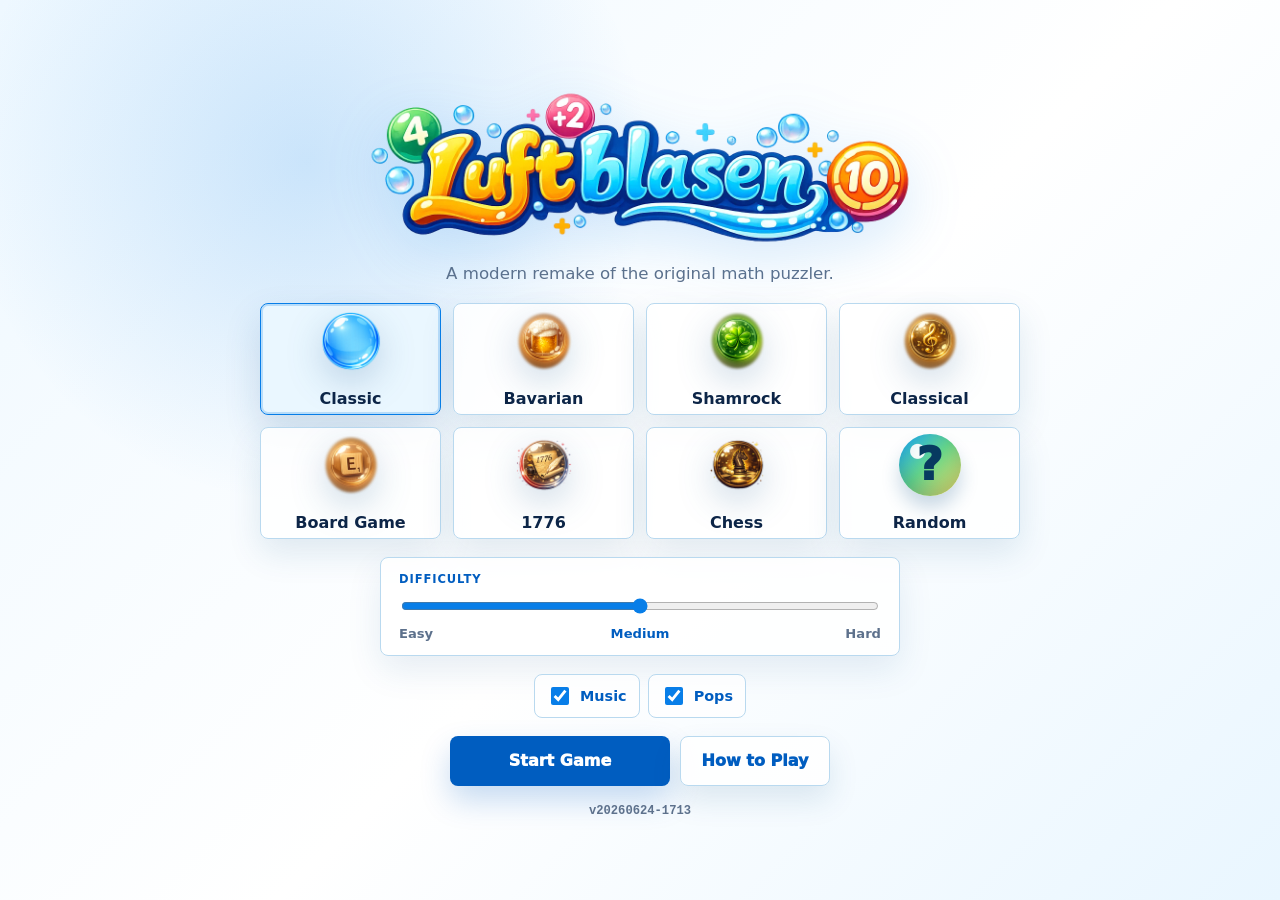
==== commit 876af95a: "Make multipliers stack once" ====
--- a/luftblasen.html
+++ b/luftblasen.html
@@ -5,14 +5,14 @@
     <meta name="viewport" content="width=device-width, initial-scale=1">
     <meta name="format-detection" content="telephone=no">
     <title>Luftblasen</title>
-    <link rel="stylesheet" href="luftblasen.css?v=20260624-1544">
+    <link rel="stylesheet" href="luftblasen.css?v=20260624-1713">
   </head>
   <body class="show-splash" data-theme="classic">
     <main class="game-shell" data-theme="classic">
       <section class="splash-screen" id="splash-screen" aria-labelledby="splash-title">
         <div class="splash-brand">
           <h1 id="splash-title">Luftblasen</h1>
-          <img class="splash-logo" src="assets/luftblasen/images/luftblasen-logo.webp?v=20260624-1544" alt="Luftblasen">
+          <img class="splash-logo" src="assets/luftblasen/images/luftblasen-logo.webp?v=20260624-1713" alt="Luftblasen">
           <p>A modern remake of the original math puzzler.</p>
         </div>
         <div class="splash-theme-grid" id="splash-theme-list" aria-label="Choose theme">
@@ -68,7 +68,7 @@
           <button class="start-button" id="start-game" type="button">Start Game</button>
           <button class="how-button" id="how-to-play" type="button">How to Play</button>
         </div>
-        <footer class="splash-version">v<span data-version>20260624-1544</span></footer>
+        <footer class="splash-version">v<span data-version>20260624-1713</span></footer>
         <div class="how-panel hidden" id="how-panel" role="dialog" aria-modal="true" aria-labelledby="how-title">
           <div class="how-card">
             <button class="how-close" id="close-how" type="button" aria-label="Close how to play">&times;</button>
@@ -88,7 +88,7 @@
               </section>
               <section>
                 <b>Multipliers are power-ups.</b>
-                <p>Multiplier bubbles do not add to your sum. They boost the next three exact matches and add the most timer time.</p>
+                <p>Multiplier bubbles do not add to your sum. They stack up to 6x and boost your next exact match.</p>
               </section>
               <section>
                 <b>Keep five lives alive.</b>
@@ -229,6 +229,6 @@
       </section>
     </main>
 
-    <script src="luftblasen.js?v=20260624-1544"></script>
+    <script src="luftblasen.js?v=20260624-1713"></script>
   </body>
 </html>
--- a/luftblasen.css
+++ b/luftblasen.css
@@ -10,8 +10,8 @@
   --danger: #e94040;
   --gold: #f2a51a;
   --bubble: #d7f1ff;
-  --play-bg: url("assets/luftblasen/images/backgrounds/classic-theme-background.webp?v=20260624-1544");
-  --bubble-sprite: url("assets/luftblasen/images/sprites/bubble-classic-sprite.png?v=20260624-1544");
+  --play-bg: url("assets/luftblasen/images/backgrounds/classic-theme-background.webp?v=20260624-1713");
+  --bubble-sprite: url("assets/luftblasen/images/sprites/bubble-classic-sprite.png?v=20260624-1713");
   --page-bg-a: #dff3ff;
   --page-bg-b: #f8fcff;
   --page-bg-c: #fff8df;
@@ -233,31 +233,31 @@
 }
 
 .splash-theme[data-theme="classic"] .theme-sprite {
-  background-image: url("assets/luftblasen/images/sprites/bubble-classic-sprite.png?v=20260624-1544");
+  background-image: url("assets/luftblasen/images/sprites/bubble-classic-sprite.png?v=20260624-1713");
 }
 
 .splash-theme[data-theme="bavarian"] .theme-sprite {
-  background-image: url("assets/luftblasen/images/sprites/bubble-bavarian-sprite.png?v=20260624-1544");
+  background-image: url("assets/luftblasen/images/sprites/bubble-bavarian-sprite.png?v=20260624-1713");
 }
 
 .splash-theme[data-theme="shamrock"] .theme-sprite {
-  background-image: url("assets/luftblasen/images/sprites/bubble-shamrock-sprite.png?v=20260624-1544");
+  background-image: url("assets/luftblasen/images/sprites/bubble-shamrock-sprite.png?v=20260624-1713");
 }
 
 .splash-theme[data-theme="classical"] .theme-sprite {
-  background-image: url("assets/luftblasen/images/sprites/bubble-classical-sprite.png?v=20260624-1544");
+  background-image: url("assets/luftblasen/images/sprites/bubble-classical-sprite.png?v=20260624-1713");
 }
 
 .splash-theme[data-theme="boardgame"] .theme-sprite {
-  background-image: url("assets/luftblasen/images/sprites/bubble-boardgame-sprite.png?v=20260624-1544");
+  background-image: url("assets/luftblasen/images/sprites/bubble-boardgame-sprite.png?v=20260624-1713");
 }
 
 .splash-theme[data-theme="theme1776"] .theme-sprite {
-  background-image: url("assets/luftblasen/images/sprites/bubble-1776-sprite.png?v=20260624-1544");
+  background-image: url("assets/luftblasen/images/sprites/bubble-1776-sprite.png?v=20260624-1713");
 }
 
 .splash-theme[data-theme="chess"] .theme-sprite {
-  background-image: url("assets/luftblasen/images/sprites/bubble-chess-sprite.png?v=20260624-1544");
+  background-image: url("assets/luftblasen/images/sprites/bubble-chess-sprite.png?v=20260624-1713");
 }
 
 .splash-theme .random-icon {
@@ -1192,8 +1192,8 @@
   --page-bg-c: #dceeff;
   --page-glow-a: rgba(240, 160, 0, 0.26);
   --page-glow-b: rgba(21, 101, 216, 0.2);
-  --play-bg: url("assets/luftblasen/images/backgrounds/bavarian-theme-background.webp?v=20260624-1544");
-  --bubble-sprite: url("assets/luftblasen/images/sprites/bubble-bavarian-sprite.png?v=20260624-1544");
+  --play-bg: url("assets/luftblasen/images/backgrounds/bavarian-theme-background.webp?v=20260624-1713");
+  --bubble-sprite: url("assets/luftblasen/images/sprites/bubble-bavarian-sprite.png?v=20260624-1713");
 }
 
 [data-theme="shamrock"] {
@@ -1206,8 +1206,8 @@
   --page-bg-c: #d9f0ff;
   --page-glow-a: rgba(21, 148, 92, 0.25);
   --page-glow-b: rgba(32, 182, 107, 0.2);
-  --play-bg: url("assets/luftblasen/images/backgrounds/shamrock-theme-background.webp?v=20260624-1544");
-  --bubble-sprite: url("assets/luftblasen/images/sprites/bubble-shamrock-sprite.png?v=20260624-1544");
+  --play-bg: url("assets/luftblasen/images/backgrounds/shamrock-theme-background.webp?v=20260624-1713");
+  --bubble-sprite: url("assets/luftblasen/images/sprites/bubble-shamrock-sprite.png?v=20260624-1713");
 }
 
 [data-theme="classical"] {
@@ -1220,8 +1220,8 @@
   --page-bg-c: #fff0cf;
   --page-glow-a: rgba(139, 77, 216, 0.24);
   --page-glow-b: rgba(212, 154, 42, 0.18);
-  --play-bg: url("assets/luftblasen/images/backgrounds/classical-music-background.webp?v=20260624-1544");
-  --bubble-sprite: url("assets/luftblasen/images/sprites/bubble-classical-sprite.png?v=20260624-1544");
+  --play-bg: url("assets/luftblasen/images/backgrounds/classical-music-background.webp?v=20260624-1713");
+  --bubble-sprite: url("assets/luftblasen/images/sprites/bubble-classical-sprite.png?v=20260624-1713");
 }
 
 [data-theme="boardgame"] {
@@ -1234,8 +1234,8 @@
   --page-bg-c: #e3f2ce;
   --page-glow-a: rgba(154, 90, 8, 0.22);
   --page-glow-b: rgba(79, 134, 50, 0.2);
-  --play-bg: url("assets/luftblasen/images/backgrounds/board-game-theme-background.webp?v=20260624-1544");
-  --bubble-sprite: url("assets/luftblasen/images/sprites/bubble-boardgame-sprite.png?v=20260624-1544");
+  --play-bg: url("assets/luftblasen/images/backgrounds/board-game-theme-background.webp?v=20260624-1713");
+  --bubble-sprite: url("assets/luftblasen/images/sprites/bubble-boardgame-sprite.png?v=20260624-1713");
 }
 
 [data-theme="theme1776"] {
@@ -1248,8 +1248,8 @@
   --page-bg-c: #dce9ff;
   --page-glow-a: rgba(180, 64, 50, 0.22);
   --page-glow-b: rgba(34, 76, 132, 0.22);
-  --play-bg: url("assets/luftblasen/images/backgrounds/1776-theme-background.webp?v=20260624-1544");
-  --bubble-sprite: url("assets/luftblasen/images/sprites/bubble-1776-sprite.png?v=20260624-1544");
+  --play-bg: url("assets/luftblasen/images/backgrounds/1776-theme-background.webp?v=20260624-1713");
+  --bubble-sprite: url("assets/luftblasen/images/sprites/bubble-1776-sprite.png?v=20260624-1713");
 }
 
 [data-theme="chess"] {
@@ -1262,8 +1262,8 @@
   --page-bg-c: #cfd8e3;
   --page-glow-a: rgba(143, 106, 45, 0.24);
   --page-glow-b: rgba(39, 53, 75, 0.24);
-  --play-bg: url("assets/luftblasen/images/backgrounds/chess-theme-background.webp?v=20260624-1544");
-  --bubble-sprite: url("assets/luftblasen/images/sprites/bubble-chess-sprite.png?v=20260624-1544");
+  --play-bg: url("assets/luftblasen/images/backgrounds/chess-theme-background.webp?v=20260624-1713");
+  --bubble-sprite: url("assets/luftblasen/images/sprites/bubble-chess-sprite.png?v=20260624-1713");
 }
 
 [data-theme="boardgame"] .playfield {
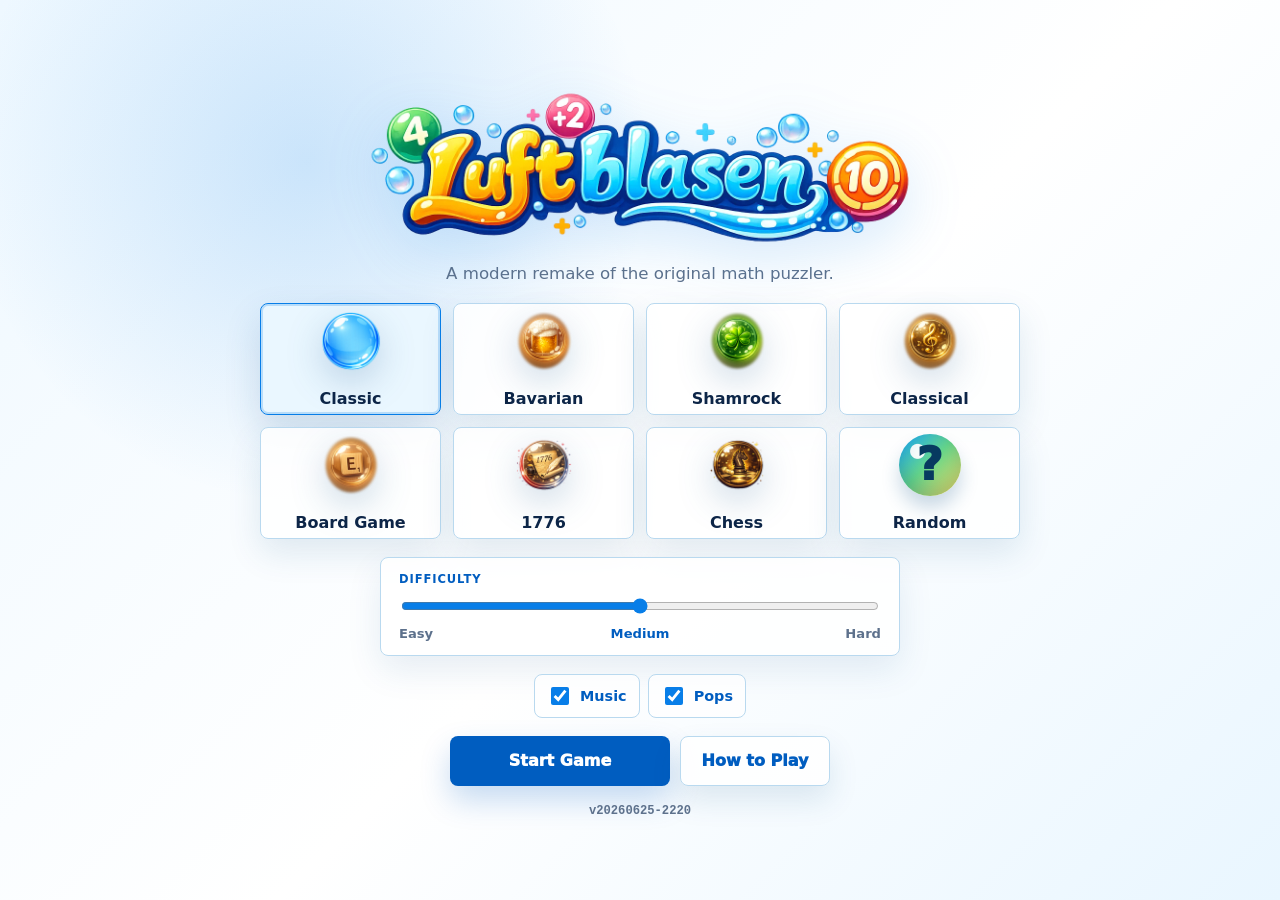
==== commit b7e451ec: "Show score pop on exact match" ====
--- a/luftblasen.html
+++ b/luftblasen.html
@@ -5,14 +5,14 @@
     <meta name="viewport" content="width=device-width, initial-scale=1">
     <meta name="format-detection" content="telephone=no">
     <title>Luftblasen</title>
-    <link rel="stylesheet" href="luftblasen.css?v=20260624-1713">
+    <link rel="stylesheet" href="luftblasen.css?v=20260625-2220">
   </head>
   <body class="show-splash" data-theme="classic">
     <main class="game-shell" data-theme="classic">
       <section class="splash-screen" id="splash-screen" aria-labelledby="splash-title">
         <div class="splash-brand">
           <h1 id="splash-title">Luftblasen</h1>
-          <img class="splash-logo" src="assets/luftblasen/images/luftblasen-logo.webp?v=20260624-1713" alt="Luftblasen">
+          <img class="splash-logo" src="assets/luftblasen/images/luftblasen-logo.webp?v=20260625-2220" alt="Luftblasen">
           <p>A modern remake of the original math puzzler.</p>
         </div>
         <div class="splash-theme-grid" id="splash-theme-list" aria-label="Choose theme">
@@ -68,7 +68,7 @@
           <button class="start-button" id="start-game" type="button">Start Game</button>
           <button class="how-button" id="how-to-play" type="button">How to Play</button>
         </div>
-        <footer class="splash-version">v<span data-version>20260624-1713</span></footer>
+        <footer class="splash-version">v<span data-version>20260625-2220</span></footer>
         <div class="how-panel hidden" id="how-panel" role="dialog" aria-modal="true" aria-labelledby="how-title">
           <div class="how-card">
             <button class="how-close" id="close-how" type="button" aria-label="Close how to play">&times;</button>
@@ -166,6 +166,10 @@
               <span id="announcement-kicker">Target</span>
               <strong id="announcement-value">18</strong>
             </div>
+            <div class="score-pop hidden" id="score-pop" aria-hidden="true">
+              <strong id="score-pop-total">+0</strong>
+              <span id="score-pop-detail"></span>
+            </div>
             <div class="field-message" id="field-message">Pick bubbles that add to the target.</div>
             <div class="pause-screen hidden" id="pause-screen" role="dialog" aria-modal="true" aria-labelledby="pause-title">
               <div class="pause-panel">
@@ -229,6 +233,6 @@
       </section>
     </main>
 
-    <script src="luftblasen.js?v=20260624-1713"></script>
+    <script src="luftblasen.js?v=20260625-2220"></script>
   </body>
 </html>
--- a/luftblasen.css
+++ b/luftblasen.css
@@ -10,8 +10,8 @@
   --danger: #e94040;
   --gold: #f2a51a;
   --bubble: #d7f1ff;
-  --play-bg: url("assets/luftblasen/images/backgrounds/classic-theme-background.webp?v=20260624-1713");
-  --bubble-sprite: url("assets/luftblasen/images/sprites/bubble-classic-sprite.png?v=20260624-1713");
+  --play-bg: url("assets/luftblasen/images/backgrounds/classic-theme-background.webp?v=20260625-2220");
+  --bubble-sprite: url("assets/luftblasen/images/sprites/bubble-classic-sprite.png?v=20260625-2220");
   --page-bg-a: #dff3ff;
   --page-bg-b: #f8fcff;
   --page-bg-c: #fff8df;
@@ -233,31 +233,31 @@
 }
 
 .splash-theme[data-theme="classic"] .theme-sprite {
-  background-image: url("assets/luftblasen/images/sprites/bubble-classic-sprite.png?v=20260624-1713");
+  background-image: url("assets/luftblasen/images/sprites/bubble-classic-sprite.png?v=20260625-2220");
 }
 
 .splash-theme[data-theme="bavarian"] .theme-sprite {
-  background-image: url("assets/luftblasen/images/sprites/bubble-bavarian-sprite.png?v=20260624-1713");
+  background-image: url("assets/luftblasen/images/sprites/bubble-bavarian-sprite.png?v=20260625-2220");
 }
 
 .splash-theme[data-theme="shamrock"] .theme-sprite {
-  background-image: url("assets/luftblasen/images/sprites/bubble-shamrock-sprite.png?v=20260624-1713");
+  background-image: url("assets/luftblasen/images/sprites/bubble-shamrock-sprite.png?v=20260625-2220");
 }
 
 .splash-theme[data-theme="classical"] .theme-sprite {
-  background-image: url("assets/luftblasen/images/sprites/bubble-classical-sprite.png?v=20260624-1713");
+  background-image: url("assets/luftblasen/images/sprites/bubble-classical-sprite.png?v=20260625-2220");
 }
 
 .splash-theme[data-theme="boardgame"] .theme-sprite {
-  background-image: url("assets/luftblasen/images/sprites/bubble-boardgame-sprite.png?v=20260624-1713");
+  background-image: url("assets/luftblasen/images/sprites/bubble-boardgame-sprite.png?v=20260625-2220");
 }
 
 .splash-theme[data-theme="theme1776"] .theme-sprite {
-  background-image: url("assets/luftblasen/images/sprites/bubble-1776-sprite.png?v=20260624-1713");
+  background-image: url("assets/luftblasen/images/sprites/bubble-1776-sprite.png?v=20260625-2220");
 }
 
 .splash-theme[data-theme="chess"] .theme-sprite {
-  background-image: url("assets/luftblasen/images/sprites/bubble-chess-sprite.png?v=20260624-1713");
+  background-image: url("assets/luftblasen/images/sprites/bubble-chess-sprite.png?v=20260625-2220");
 }
 
 .splash-theme .random-icon {
@@ -944,8 +944,15 @@
   .field-timer.critical,
   .playfield.time-low .timer-stat strong,
   .playfield.time-low .target-stat strong,
-  .playfield.time-low .current-stat strong {
+  .playfield.time-low .current-stat strong,
+  .score-pop.show {
     animation: none;
+  }
+
+  .score-pop.show {
+    display: grid;
+    opacity: 1;
+    transform: translate(-50%, 0) scale(1);
   }
 }
 
@@ -1067,6 +1074,75 @@
   color: #81f0a6;
 }
 
+.score-pop {
+  position: absolute;
+  left: 50%;
+  top: 58%;
+  z-index: 8;
+  display: grid;
+  min-width: 148px;
+  place-items: center;
+  border: 1px solid rgba(255, 255, 255, 0.45);
+  border-radius: var(--radius);
+  padding: 8px 14px 9px;
+  background: rgba(8, 28, 54, 0.72);
+  color: white;
+  opacity: 0;
+  pointer-events: none;
+  text-align: center;
+  text-shadow: 0 2px 5px rgba(0, 0, 0, 0.68);
+  transform: translate(-50%, 0) scale(0.94);
+}
+
+.score-pop.show {
+  animation: score-pop-rise 1120ms ease-out both;
+}
+
+.score-pop.hidden {
+  display: none;
+}
+
+.score-pop strong {
+  display: block;
+  color: #ffe08a;
+  font-size: clamp(1.5rem, 5vw, 2.4rem);
+  font-weight: 950;
+  line-height: 1;
+}
+
+.score-pop span {
+  display: block;
+  margin-top: 3px;
+  color: rgba(255, 255, 255, 0.86);
+  font-size: 0.72rem;
+  font-weight: 900;
+  letter-spacing: 0.04em;
+  line-height: 1.15;
+  text-transform: uppercase;
+}
+
+@keyframes score-pop-rise {
+  0% {
+    opacity: 0;
+    transform: translate(-50%, 10px) scale(0.94);
+  }
+
+  14% {
+    opacity: 1;
+    transform: translate(-50%, 0) scale(1);
+  }
+
+  72% {
+    opacity: 1;
+    transform: translate(-50%, -20px) scale(1);
+  }
+
+  100% {
+    opacity: 0;
+    transform: translate(-50%, -34px) scale(0.98);
+  }
+}
+
 .field-stat {
   min-width: 0;
   border: 1px solid rgba(255, 255, 255, 0.48);
@@ -1192,8 +1268,8 @@
   --page-bg-c: #dceeff;
   --page-glow-a: rgba(240, 160, 0, 0.26);
   --page-glow-b: rgba(21, 101, 216, 0.2);
-  --play-bg: url("assets/luftblasen/images/backgrounds/bavarian-theme-background.webp?v=20260624-1713");
-  --bubble-sprite: url("assets/luftblasen/images/sprites/bubble-bavarian-sprite.png?v=20260624-1713");
+  --play-bg: url("assets/luftblasen/images/backgrounds/bavarian-theme-background.webp?v=20260625-2220");
+  --bubble-sprite: url("assets/luftblasen/images/sprites/bubble-bavarian-sprite.png?v=20260625-2220");
 }
 
 [data-theme="shamrock"] {
@@ -1206,8 +1282,8 @@
   --page-bg-c: #d9f0ff;
   --page-glow-a: rgba(21, 148, 92, 0.25);
   --page-glow-b: rgba(32, 182, 107, 0.2);
-  --play-bg: url("assets/luftblasen/images/backgrounds/shamrock-theme-background.webp?v=20260624-1713");
-  --bubble-sprite: url("assets/luftblasen/images/sprites/bubble-shamrock-sprite.png?v=20260624-1713");
+  --play-bg: url("assets/luftblasen/images/backgrounds/shamrock-theme-background.webp?v=20260625-2220");
+  --bubble-sprite: url("assets/luftblasen/images/sprites/bubble-shamrock-sprite.png?v=20260625-2220");
 }
 
 [data-theme="classical"] {
@@ -1220,8 +1296,8 @@
   --page-bg-c: #fff0cf;
   --page-glow-a: rgba(139, 77, 216, 0.24);
   --page-glow-b: rgba(212, 154, 42, 0.18);
-  --play-bg: url("assets/luftblasen/images/backgrounds/classical-music-background.webp?v=20260624-1713");
-  --bubble-sprite: url("assets/luftblasen/images/sprites/bubble-classical-sprite.png?v=20260624-1713");
+  --play-bg: url("assets/luftblasen/images/backgrounds/classical-music-background.webp?v=20260625-2220");
+  --bubble-sprite: url("assets/luftblasen/images/sprites/bubble-classical-sprite.png?v=20260625-2220");
 }
 
 [data-theme="boardgame"] {
@@ -1234,8 +1310,8 @@
   --page-bg-c: #e3f2ce;
   --page-glow-a: rgba(154, 90, 8, 0.22);
   --page-glow-b: rgba(79, 134, 50, 0.2);
-  --play-bg: url("assets/luftblasen/images/backgrounds/board-game-theme-background.webp?v=20260624-1713");
-  --bubble-sprite: url("assets/luftblasen/images/sprites/bubble-boardgame-sprite.png?v=20260624-1713");
+  --play-bg: url("assets/luftblasen/images/backgrounds/board-game-theme-background.webp?v=20260625-2220");
+  --bubble-sprite: url("assets/luftblasen/images/sprites/bubble-boardgame-sprite.png?v=20260625-2220");
 }
 
 [data-theme="theme1776"] {
@@ -1248,8 +1324,8 @@
   --page-bg-c: #dce9ff;
   --page-glow-a: rgba(180, 64, 50, 0.22);
   --page-glow-b: rgba(34, 76, 132, 0.22);
-  --play-bg: url("assets/luftblasen/images/backgrounds/1776-theme-background.webp?v=20260624-1713");
-  --bubble-sprite: url("assets/luftblasen/images/sprites/bubble-1776-sprite.png?v=20260624-1713");
+  --play-bg: url("assets/luftblasen/images/backgrounds/1776-theme-background.webp?v=20260625-2220");
+  --bubble-sprite: url("assets/luftblasen/images/sprites/bubble-1776-sprite.png?v=20260625-2220");
 }
 
 [data-theme="chess"] {
@@ -1262,8 +1338,8 @@
   --page-bg-c: #cfd8e3;
   --page-glow-a: rgba(143, 106, 45, 0.24);
   --page-glow-b: rgba(39, 53, 75, 0.24);
-  --play-bg: url("assets/luftblasen/images/backgrounds/chess-theme-background.webp?v=20260624-1713");
-  --bubble-sprite: url("assets/luftblasen/images/sprites/bubble-chess-sprite.png?v=20260624-1713");
+  --play-bg: url("assets/luftblasen/images/backgrounds/chess-theme-background.webp?v=20260625-2220");
+  --bubble-sprite: url("assets/luftblasen/images/sprites/bubble-chess-sprite.png?v=20260625-2220");
 }
 
 [data-theme="boardgame"] .playfield {
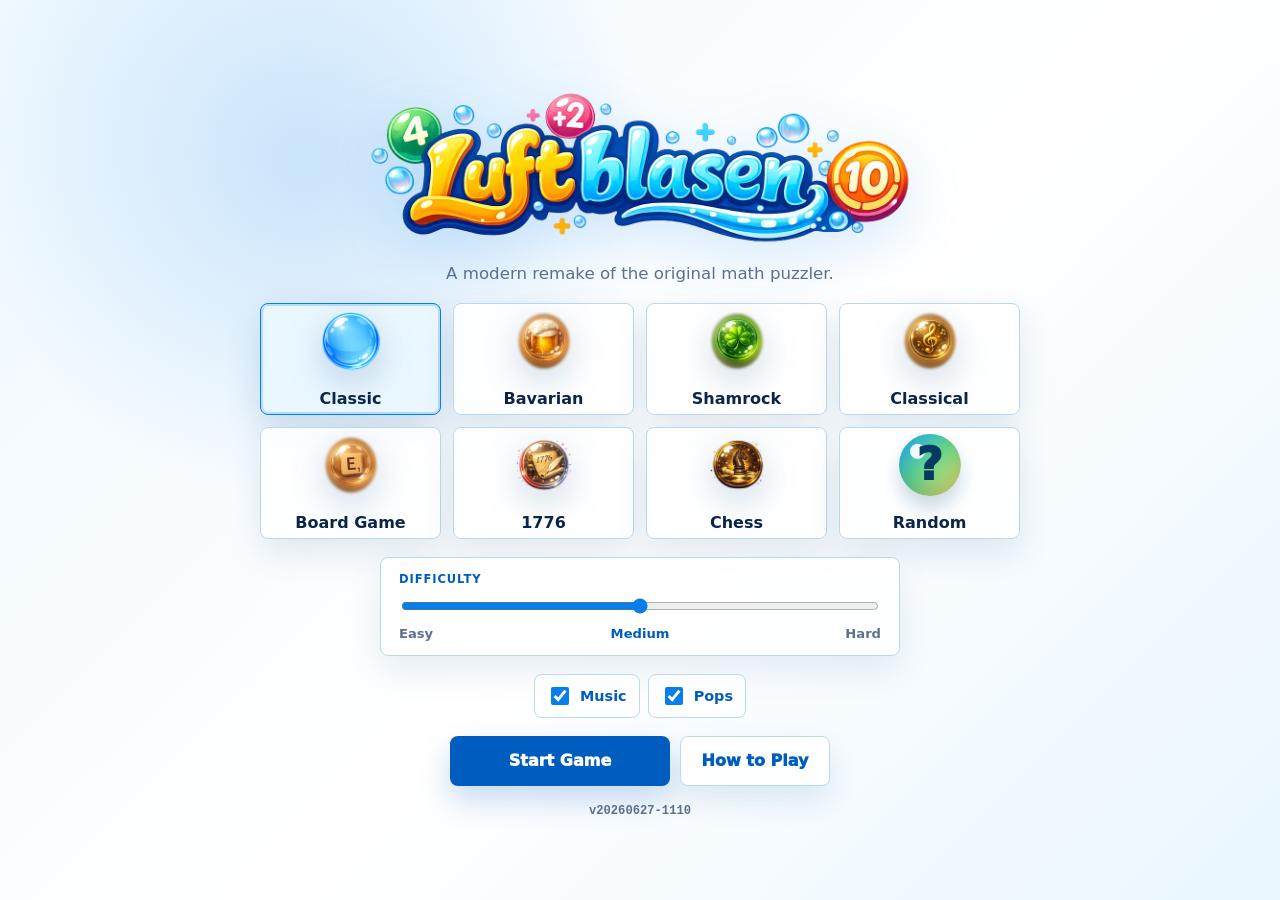
==== commit 2113c2f8: "Optimize bubble movement and HUD updates" ====
--- a/luftblasen.html
+++ b/luftblasen.html
@@ -5,14 +5,14 @@
     <meta name="viewport" content="width=device-width, initial-scale=1">
     <meta name="format-detection" content="telephone=no">
     <title>Luftblasen</title>
-    <link rel="stylesheet" href="luftblasen.css?v=20260625-2220">
+    <link rel="stylesheet" href="luftblasen.css?v=20260627-1110">
   </head>
   <body class="show-splash" data-theme="classic">
     <main class="game-shell" data-theme="classic">
       <section class="splash-screen" id="splash-screen" aria-labelledby="splash-title">
         <div class="splash-brand">
           <h1 id="splash-title">Luftblasen</h1>
-          <img class="splash-logo" src="assets/luftblasen/images/luftblasen-logo.webp?v=20260625-2220" alt="Luftblasen">
+          <img class="splash-logo" src="assets/luftblasen/images/luftblasen-logo.webp?v=20260627-1110" alt="Luftblasen">
           <p>A modern remake of the original math puzzler.</p>
         </div>
         <div class="splash-theme-grid" id="splash-theme-list" aria-label="Choose theme">
@@ -68,7 +68,7 @@
           <button class="start-button" id="start-game" type="button">Start Game</button>
           <button class="how-button" id="how-to-play" type="button">How to Play</button>
         </div>
-        <footer class="splash-version">v<span data-version>20260625-2220</span></footer>
+        <footer class="splash-version">v<span data-version>20260627-1110</span></footer>
         <div class="how-panel hidden" id="how-panel" role="dialog" aria-modal="true" aria-labelledby="how-title">
           <div class="how-card">
             <button class="how-close" id="close-how" type="button" aria-label="Close how to play">&times;</button>
@@ -233,6 +233,6 @@
       </section>
     </main>
 
-    <script src="luftblasen.js?v=20260625-2220"></script>
+    <script src="luftblasen.js?v=20260627-1110"></script>
   </body>
 </html>
--- a/luftblasen.css
+++ b/luftblasen.css
@@ -10,8 +10,8 @@
   --danger: #e94040;
   --gold: #f2a51a;
   --bubble: #d7f1ff;
-  --play-bg: url("assets/luftblasen/images/backgrounds/classic-theme-background.webp?v=20260625-2220");
-  --bubble-sprite: url("assets/luftblasen/images/sprites/bubble-classic-sprite.png?v=20260625-2220");
+  --play-bg: url("assets/luftblasen/images/backgrounds/classic-theme-background.webp?v=20260627-1110");
+  --bubble-sprite: url("assets/luftblasen/images/sprites/bubble-classic-sprite.png?v=20260627-1110");
   --page-bg-a: #dff3ff;
   --page-bg-b: #f8fcff;
   --page-bg-c: #fff8df;
@@ -233,31 +233,31 @@
 }
 
 .splash-theme[data-theme="classic"] .theme-sprite {
-  background-image: url("assets/luftblasen/images/sprites/bubble-classic-sprite.png?v=20260625-2220");
+  background-image: url("assets/luftblasen/images/sprites/bubble-classic-sprite.png?v=20260627-1110");
 }
 
 .splash-theme[data-theme="bavarian"] .theme-sprite {
-  background-image: url("assets/luftblasen/images/sprites/bubble-bavarian-sprite.png?v=20260625-2220");
+  background-image: url("assets/luftblasen/images/sprites/bubble-bavarian-sprite.png?v=20260627-1110");
 }
 
 .splash-theme[data-theme="shamrock"] .theme-sprite {
-  background-image: url("assets/luftblasen/images/sprites/bubble-shamrock-sprite.png?v=20260625-2220");
+  background-image: url("assets/luftblasen/images/sprites/bubble-shamrock-sprite.png?v=20260627-1110");
 }
 
 .splash-theme[data-theme="classical"] .theme-sprite {
-  background-image: url("assets/luftblasen/images/sprites/bubble-classical-sprite.png?v=20260625-2220");
+  background-image: url("assets/luftblasen/images/sprites/bubble-classical-sprite.png?v=20260627-1110");
 }
 
 .splash-theme[data-theme="boardgame"] .theme-sprite {
-  background-image: url("assets/luftblasen/images/sprites/bubble-boardgame-sprite.png?v=20260625-2220");
+  background-image: url("assets/luftblasen/images/sprites/bubble-boardgame-sprite.png?v=20260627-1110");
 }
 
 .splash-theme[data-theme="theme1776"] .theme-sprite {
-  background-image: url("assets/luftblasen/images/sprites/bubble-1776-sprite.png?v=20260625-2220");
+  background-image: url("assets/luftblasen/images/sprites/bubble-1776-sprite.png?v=20260627-1110");
 }
 
 .splash-theme[data-theme="chess"] .theme-sprite {
-  background-image: url("assets/luftblasen/images/sprites/bubble-chess-sprite.png?v=20260625-2220");
+  background-image: url("assets/luftblasen/images/sprites/bubble-chess-sprite.png?v=20260627-1110");
 }
 
 .splash-theme .random-icon {
@@ -1204,6 +1204,11 @@
 
 .bubble {
   position: absolute;
+  left: 0;
+  top: 0;
+  --x: 0px;
+  --y: 0px;
+  --bubble-scale: 1;
   display: grid;
   place-items: center;
   width: var(--size);
@@ -1219,18 +1224,20 @@
   line-height: 1;
   text-shadow: 0 2px 2px rgba(0, 0, 0, 0.8), 0 0 6px rgba(0, 0, 0, 0.55);
   touch-action: manipulation;
+  transform: translate3d(var(--x), var(--y), 0) scale(var(--bubble-scale));
   transition: transform 70ms ease-out, opacity 80ms ease-out;
   user-select: none;
+  will-change: transform;
   -webkit-tap-highlight-color: transparent;
 }
 
 .bubble:hover {
-  transform: scale(1.04);
+  --bubble-scale: 1.04;
 }
 
 .bubble.selected {
   outline: 5px solid rgba(0, 93, 192, 0.58);
-  transform: scale(1.06);
+  --bubble-scale: 1.06;
 }
 
 .bubble.multiplier {
@@ -1254,7 +1261,7 @@
 
 .bubble.popped {
   opacity: 0;
-  transform: scale(1.18);
+  --bubble-scale: 1.18;
   pointer-events: none;
 }
 
@@ -1268,8 +1275,8 @@
   --page-bg-c: #dceeff;
   --page-glow-a: rgba(240, 160, 0, 0.26);
   --page-glow-b: rgba(21, 101, 216, 0.2);
-  --play-bg: url("assets/luftblasen/images/backgrounds/bavarian-theme-background.webp?v=20260625-2220");
-  --bubble-sprite: url("assets/luftblasen/images/sprites/bubble-bavarian-sprite.png?v=20260625-2220");
+  --play-bg: url("assets/luftblasen/images/backgrounds/bavarian-theme-background.webp?v=20260627-1110");
+  --bubble-sprite: url("assets/luftblasen/images/sprites/bubble-bavarian-sprite.png?v=20260627-1110");
 }
 
 [data-theme="shamrock"] {
@@ -1282,8 +1289,8 @@
   --page-bg-c: #d9f0ff;
   --page-glow-a: rgba(21, 148, 92, 0.25);
   --page-glow-b: rgba(32, 182, 107, 0.2);
-  --play-bg: url("assets/luftblasen/images/backgrounds/shamrock-theme-background.webp?v=20260625-2220");
-  --bubble-sprite: url("assets/luftblasen/images/sprites/bubble-shamrock-sprite.png?v=20260625-2220");
+  --play-bg: url("assets/luftblasen/images/backgrounds/shamrock-theme-background.webp?v=20260627-1110");
+  --bubble-sprite: url("assets/luftblasen/images/sprites/bubble-shamrock-sprite.png?v=20260627-1110");
 }
 
 [data-theme="classical"] {
@@ -1296,8 +1303,8 @@
   --page-bg-c: #fff0cf;
   --page-glow-a: rgba(139, 77, 216, 0.24);
   --page-glow-b: rgba(212, 154, 42, 0.18);
-  --play-bg: url("assets/luftblasen/images/backgrounds/classical-music-background.webp?v=20260625-2220");
-  --bubble-sprite: url("assets/luftblasen/images/sprites/bubble-classical-sprite.png?v=20260625-2220");
+  --play-bg: url("assets/luftblasen/images/backgrounds/classical-music-background.webp?v=20260627-1110");
+  --bubble-sprite: url("assets/luftblasen/images/sprites/bubble-classical-sprite.png?v=20260627-1110");
 }
 
 [data-theme="boardgame"] {
@@ -1310,8 +1317,8 @@
   --page-bg-c: #e3f2ce;
   --page-glow-a: rgba(154, 90, 8, 0.22);
   --page-glow-b: rgba(79, 134, 50, 0.2);
-  --play-bg: url("assets/luftblasen/images/backgrounds/board-game-theme-background.webp?v=20260625-2220");
-  --bubble-sprite: url("assets/luftblasen/images/sprites/bubble-boardgame-sprite.png?v=20260625-2220");
+  --play-bg: url("assets/luftblasen/images/backgrounds/board-game-theme-background.webp?v=20260627-1110");
+  --bubble-sprite: url("assets/luftblasen/images/sprites/bubble-boardgame-sprite.png?v=20260627-1110");
 }
 
 [data-theme="theme1776"] {
@@ -1324,8 +1331,8 @@
   --page-bg-c: #dce9ff;
   --page-glow-a: rgba(180, 64, 50, 0.22);
   --page-glow-b: rgba(34, 76, 132, 0.22);
-  --play-bg: url("assets/luftblasen/images/backgrounds/1776-theme-background.webp?v=20260625-2220");
-  --bubble-sprite: url("assets/luftblasen/images/sprites/bubble-1776-sprite.png?v=20260625-2220");
+  --play-bg: url("assets/luftblasen/images/backgrounds/1776-theme-background.webp?v=20260627-1110");
+  --bubble-sprite: url("assets/luftblasen/images/sprites/bubble-1776-sprite.png?v=20260627-1110");
 }
 
 [data-theme="chess"] {
@@ -1338,8 +1345,8 @@
   --page-bg-c: #cfd8e3;
   --page-glow-a: rgba(143, 106, 45, 0.24);
   --page-glow-b: rgba(39, 53, 75, 0.24);
-  --play-bg: url("assets/luftblasen/images/backgrounds/chess-theme-background.webp?v=20260625-2220");
-  --bubble-sprite: url("assets/luftblasen/images/sprites/bubble-chess-sprite.png?v=20260625-2220");
+  --play-bg: url("assets/luftblasen/images/backgrounds/chess-theme-background.webp?v=20260627-1110");
+  --bubble-sprite: url("assets/luftblasen/images/sprites/bubble-chess-sprite.png?v=20260627-1110");
 }
 
 [data-theme="boardgame"] .playfield {
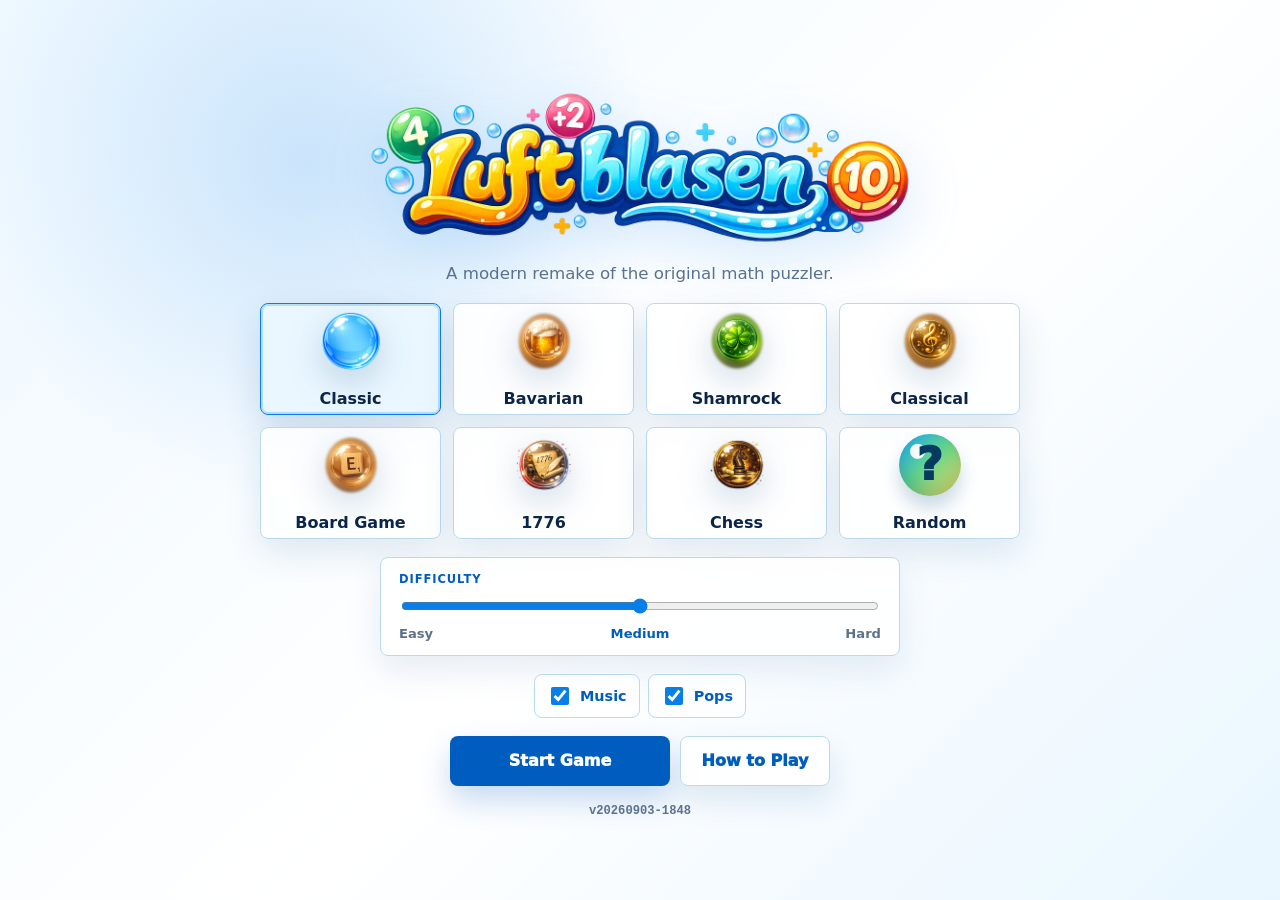
==== commit 5ab462f4: "Show multiplier power-ups as themed icons" ====
--- a/luftblasen.html
+++ b/luftblasen.html
@@ -5,14 +5,14 @@
     <meta name="viewport" content="width=device-width, initial-scale=1">
     <meta name="format-detection" content="telephone=no">
     <title>Luftblasen</title>
-    <link rel="stylesheet" href="luftblasen.css?v=20260627-1110">
+    <link rel="stylesheet" href="luftblasen.css?v=20260903-1848">
   </head>
   <body class="show-splash" data-theme="classic">
     <main class="game-shell" data-theme="classic">
       <section class="splash-screen" id="splash-screen" aria-labelledby="splash-title">
         <div class="splash-brand">
           <h1 id="splash-title">Luftblasen</h1>
-          <img class="splash-logo" src="assets/luftblasen/images/luftblasen-logo.webp?v=20260627-1110" alt="Luftblasen">
+          <img class="splash-logo" src="assets/luftblasen/images/luftblasen-logo.webp?v=20260903-1848" alt="Luftblasen">
           <p>A modern remake of the original math puzzler.</p>
         </div>
         <div class="splash-theme-grid" id="splash-theme-list" aria-label="Choose theme">
@@ -68,7 +68,7 @@
           <button class="start-button" id="start-game" type="button">Start Game</button>
           <button class="how-button" id="how-to-play" type="button">How to Play</button>
         </div>
-        <footer class="splash-version">v<span data-version>20260627-1110</span></footer>
+        <footer class="splash-version">v<span data-version>20260903-1848</span></footer>
         <div class="how-panel hidden" id="how-panel" role="dialog" aria-modal="true" aria-labelledby="how-title">
           <div class="how-card">
             <button class="how-close" id="close-how" type="button" aria-label="Close how to play">&times;</button>
@@ -88,7 +88,7 @@
               </section>
               <section>
                 <b>Multipliers are power-ups.</b>
-                <p>Multiplier bubbles do not add to your sum. They stack up to 6x and boost your next exact match.</p>
+                <p>Unnumbered bubbles are power-ups, so they never add to your sum. Their three artwork styles give 2x, 3x, or 4x and stack up to 6x for your next exact match.</p>
               </section>
               <section>
                 <b>Keep five lives alive.</b>
@@ -174,18 +174,18 @@
             <div class="pause-screen hidden" id="pause-screen" role="dialog" aria-modal="true" aria-labelledby="pause-title">
               <div class="pause-panel">
                 <h2 id="pause-title">Paused</h2>
-                <div class="pause-bubbles" aria-label="Bubble types">
+                <div class="pause-bubbles" aria-label="Multiplier power-up types">
                   <div>
                     <span class="pause-bubble regular" aria-hidden="true"></span>
-                    <strong>Regular</strong>
+                    <strong>2x Power</strong>
                   </div>
                   <div>
                     <span class="pause-bubble bonus" aria-hidden="true"></span>
-                    <strong>Bonus</strong>
+                    <strong>3x Power</strong>
                   </div>
                   <div>
                     <span class="pause-bubble multiplier" aria-hidden="true"></span>
-                    <strong>Multiplier</strong>
+                    <strong>4x Power</strong>
                   </div>
                 </div>
                 <div class="pause-target">
@@ -233,6 +233,6 @@
       </section>
     </main>
 
-    <script src="luftblasen.js?v=20260627-1110"></script>
+    <script src="luftblasen.js?v=20260903-1848"></script>
   </body>
 </html>
--- a/luftblasen.css
+++ b/luftblasen.css
@@ -10,8 +10,8 @@
   --danger: #e94040;
   --gold: #f2a51a;
   --bubble: #d7f1ff;
-  --play-bg: url("assets/luftblasen/images/backgrounds/classic-theme-background.webp?v=20260627-1110");
-  --bubble-sprite: url("assets/luftblasen/images/sprites/bubble-classic-sprite.png?v=20260627-1110");
+  --play-bg: url("assets/luftblasen/images/backgrounds/classic-theme-background.webp?v=20260903-1848");
+  --bubble-sprite: url("assets/luftblasen/images/sprites/bubble-classic-sprite.png?v=20260903-1848");
   --page-bg-a: #dff3ff;
   --page-bg-b: #f8fcff;
   --page-bg-c: #fff8df;
@@ -233,31 +233,31 @@
 }
 
 .splash-theme[data-theme="classic"] .theme-sprite {
-  background-image: url("assets/luftblasen/images/sprites/bubble-classic-sprite.png?v=20260627-1110");
+  background-image: url("assets/luftblasen/images/sprites/bubble-classic-sprite.png?v=20260903-1848");
 }
 
 .splash-theme[data-theme="bavarian"] .theme-sprite {
-  background-image: url("assets/luftblasen/images/sprites/bubble-bavarian-sprite.png?v=20260627-1110");
+  background-image: url("assets/luftblasen/images/sprites/bubble-bavarian-sprite.png?v=20260903-1848");
 }
 
 .splash-theme[data-theme="shamrock"] .theme-sprite {
-  background-image: url("assets/luftblasen/images/sprites/bubble-shamrock-sprite.png?v=20260627-1110");
+  background-image: url("assets/luftblasen/images/sprites/bubble-shamrock-sprite.png?v=20260903-1848");
 }
 
 .splash-theme[data-theme="classical"] .theme-sprite {
-  background-image: url("assets/luftblasen/images/sprites/bubble-classical-sprite.png?v=20260627-1110");
+  background-image: url("assets/luftblasen/images/sprites/bubble-classical-sprite.png?v=20260903-1848");
 }
 
 .splash-theme[data-theme="boardgame"] .theme-sprite {
-  background-image: url("assets/luftblasen/images/sprites/bubble-boardgame-sprite.png?v=20260627-1110");
+  background-image: url("assets/luftblasen/images/sprites/bubble-boardgame-sprite.png?v=20260903-1848");
 }
 
 .splash-theme[data-theme="theme1776"] .theme-sprite {
-  background-image: url("assets/luftblasen/images/sprites/bubble-1776-sprite.png?v=20260627-1110");
+  background-image: url("assets/luftblasen/images/sprites/bubble-1776-sprite.png?v=20260903-1848");
 }
 
 .splash-theme[data-theme="chess"] .theme-sprite {
-  background-image: url("assets/luftblasen/images/sprites/bubble-chess-sprite.png?v=20260627-1110");
+  background-image: url("assets/luftblasen/images/sprites/bubble-chess-sprite.png?v=20260903-1848");
 }
 
 .splash-theme .random-icon {
@@ -1241,6 +1241,18 @@
 }
 
 .bubble.multiplier {
+  filter: drop-shadow(0 0 6px rgba(148, 102, 255, 0.42));
+}
+
+.bubble.multiplier-2 {
+  background-position: 0 center;
+}
+
+.bubble.multiplier-3 {
+  background-position: calc(var(--size) * -1) center;
+}
+
+.bubble.multiplier-4 {
   background-position: calc(var(--size) * -2) center;
 }
 
@@ -1275,8 +1287,8 @@
   --page-bg-c: #dceeff;
   --page-glow-a: rgba(240, 160, 0, 0.26);
   --page-glow-b: rgba(21, 101, 216, 0.2);
-  --play-bg: url("assets/luftblasen/images/backgrounds/bavarian-theme-background.webp?v=20260627-1110");
-  --bubble-sprite: url("assets/luftblasen/images/sprites/bubble-bavarian-sprite.png?v=20260627-1110");
+  --play-bg: url("assets/luftblasen/images/backgrounds/bavarian-theme-background.webp?v=20260903-1848");
+  --bubble-sprite: url("assets/luftblasen/images/sprites/bubble-bavarian-sprite.png?v=20260903-1848");
 }
 
 [data-theme="shamrock"] {
@@ -1289,8 +1301,8 @@
   --page-bg-c: #d9f0ff;
   --page-glow-a: rgba(21, 148, 92, 0.25);
   --page-glow-b: rgba(32, 182, 107, 0.2);
-  --play-bg: url("assets/luftblasen/images/backgrounds/shamrock-theme-background.webp?v=20260627-1110");
-  --bubble-sprite: url("assets/luftblasen/images/sprites/bubble-shamrock-sprite.png?v=20260627-1110");
+  --play-bg: url("assets/luftblasen/images/backgrounds/shamrock-theme-background.webp?v=20260903-1848");
+  --bubble-sprite: url("assets/luftblasen/images/sprites/bubble-shamrock-sprite.png?v=20260903-1848");
 }
 
 [data-theme="classical"] {
@@ -1303,8 +1315,8 @@
   --page-bg-c: #fff0cf;
   --page-glow-a: rgba(139, 77, 216, 0.24);
   --page-glow-b: rgba(212, 154, 42, 0.18);
-  --play-bg: url("assets/luftblasen/images/backgrounds/classical-music-background.webp?v=20260627-1110");
-  --bubble-sprite: url("assets/luftblasen/images/sprites/bubble-classical-sprite.png?v=20260627-1110");
+  --play-bg: url("assets/luftblasen/images/backgrounds/classical-music-background.webp?v=20260903-1848");
+  --bubble-sprite: url("assets/luftblasen/images/sprites/bubble-classical-sprite.png?v=20260903-1848");
 }
 
 [data-theme="boardgame"] {
@@ -1317,8 +1329,8 @@
   --page-bg-c: #e3f2ce;
   --page-glow-a: rgba(154, 90, 8, 0.22);
   --page-glow-b: rgba(79, 134, 50, 0.2);
-  --play-bg: url("assets/luftblasen/images/backgrounds/board-game-theme-background.webp?v=20260627-1110");
-  --bubble-sprite: url("assets/luftblasen/images/sprites/bubble-boardgame-sprite.png?v=20260627-1110");
+  --play-bg: url("assets/luftblasen/images/backgrounds/board-game-theme-background.webp?v=20260903-1848");
+  --bubble-sprite: url("assets/luftblasen/images/sprites/bubble-boardgame-sprite.png?v=20260903-1848");
 }
 
 [data-theme="theme1776"] {
@@ -1331,8 +1343,8 @@
   --page-bg-c: #dce9ff;
   --page-glow-a: rgba(180, 64, 50, 0.22);
   --page-glow-b: rgba(34, 76, 132, 0.22);
-  --play-bg: url("assets/luftblasen/images/backgrounds/1776-theme-background.webp?v=20260627-1110");
-  --bubble-sprite: url("assets/luftblasen/images/sprites/bubble-1776-sprite.png?v=20260627-1110");
+  --play-bg: url("assets/luftblasen/images/backgrounds/1776-theme-background.webp?v=20260903-1848");
+  --bubble-sprite: url("assets/luftblasen/images/sprites/bubble-1776-sprite.png?v=20260903-1848");
 }
 
 [data-theme="chess"] {
@@ -1345,8 +1357,8 @@
   --page-bg-c: #cfd8e3;
   --page-glow-a: rgba(143, 106, 45, 0.24);
   --page-glow-b: rgba(39, 53, 75, 0.24);
-  --play-bg: url("assets/luftblasen/images/backgrounds/chess-theme-background.webp?v=20260627-1110");
-  --bubble-sprite: url("assets/luftblasen/images/sprites/bubble-chess-sprite.png?v=20260627-1110");
+  --play-bg: url("assets/luftblasen/images/backgrounds/chess-theme-background.webp?v=20260903-1848");
+  --bubble-sprite: url("assets/luftblasen/images/sprites/bubble-chess-sprite.png?v=20260903-1848");
 }
 
 [data-theme="boardgame"] .playfield {
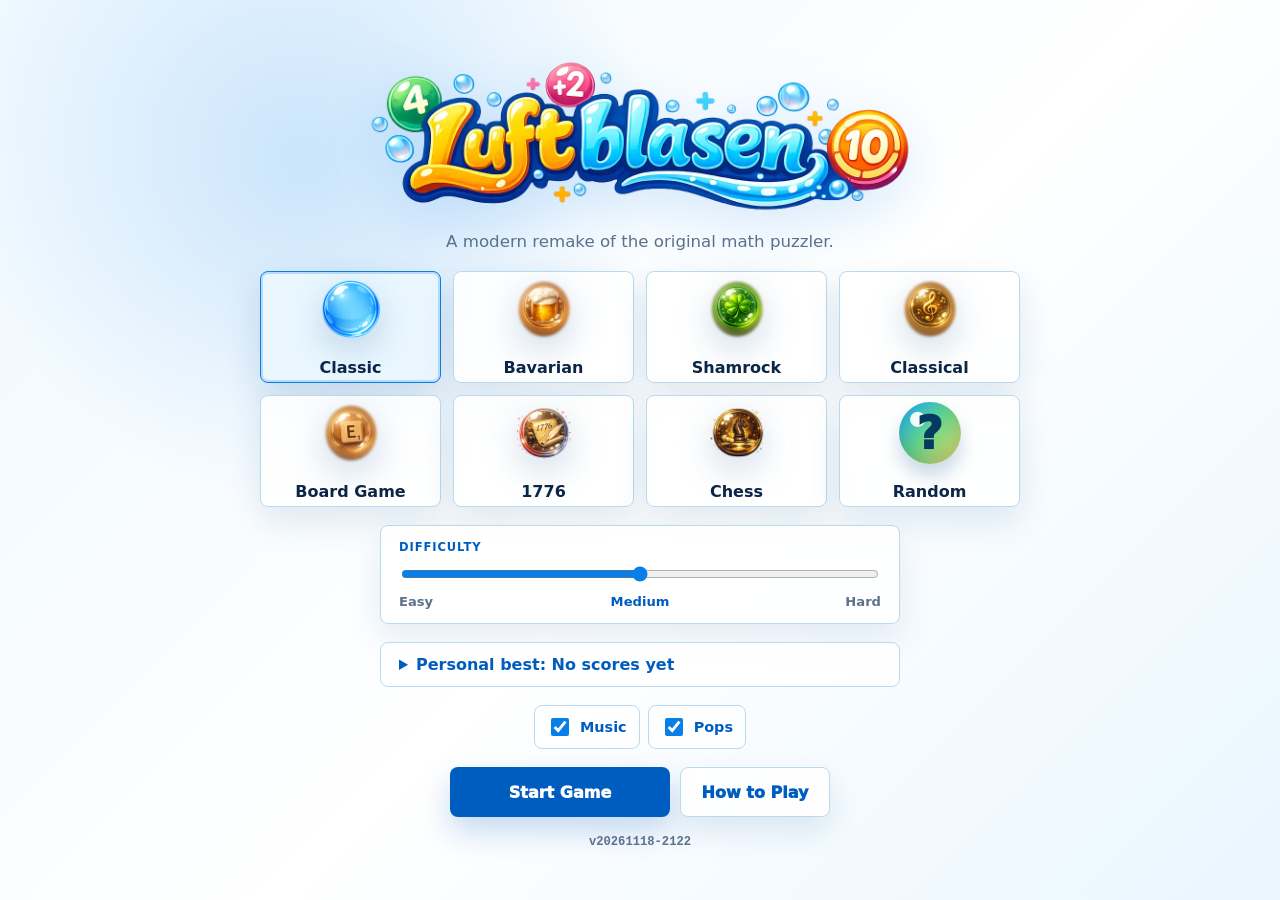
==== commit b03c9f14: "Save local high scores and player preferences" ====
--- a/luftblasen.html
+++ b/luftblasen.html
@@ -5,14 +5,14 @@
     <meta name="viewport" content="width=device-width, initial-scale=1">
     <meta name="format-detection" content="telephone=no">
     <title>Luftblasen</title>
-    <link rel="stylesheet" href="luftblasen.css?v=20260903-1848">
+    <link rel="stylesheet" href="luftblasen.css?v=20261118-2122">
   </head>
   <body class="show-splash" data-theme="classic">
     <main class="game-shell" data-theme="classic">
       <section class="splash-screen" id="splash-screen" aria-labelledby="splash-title">
         <div class="splash-brand">
           <h1 id="splash-title">Luftblasen</h1>
-          <img class="splash-logo" src="assets/luftblasen/images/luftblasen-logo.webp?v=20260903-1848" alt="Luftblasen">
+          <img class="splash-logo" src="assets/luftblasen/images/luftblasen-logo.webp?v=20261118-2122" alt="Luftblasen">
           <p>A modern remake of the original math puzzler.</p>
         </div>
         <div class="splash-theme-grid" id="splash-theme-list" aria-label="Choose theme">
@@ -54,6 +54,12 @@
           <input id="difficulty" type="range" min="1" max="5" value="3">
           <small><b>Easy</b><strong id="difficulty-name">Medium</strong><b>Hard</b></small>
         </label>
+        <details class="high-scores">
+          <summary>Personal best: <strong id="personal-best">No scores yet</strong></summary>
+          <p>Top 10 for the selected difficulty</p>
+          <ol id="high-scores-list"></ol>
+          <small id="storage-note">Scores are saved in this browser.</small>
+        </details>
         <div class="sound-options" aria-label="Audio options">
           <label class="sound-toggle" for="music-enabled">
             <input id="music-enabled" type="checkbox" checked>
@@ -68,7 +74,7 @@
           <button class="start-button" id="start-game" type="button">Start Game</button>
           <button class="how-button" id="how-to-play" type="button">How to Play</button>
         </div>
-        <footer class="splash-version">v<span data-version>20260903-1848</span></footer>
+        <footer class="splash-version">v<span data-version>20261118-2122</span></footer>
         <div class="how-panel hidden" id="how-panel" role="dialog" aria-modal="true" aria-labelledby="how-title">
           <div class="how-card">
             <button class="how-close" id="close-how" type="button" aria-label="Close how to play">&times;</button>
@@ -198,6 +204,8 @@
             <div class="end-screen hidden" id="end-screen" role="dialog" aria-modal="true" aria-labelledby="end-title">
               <div class="end-panel">
                 <h2 id="end-title">Game Over</h2>
+                <p class="end-record" id="end-record" role="status" hidden>New high score!</p>
+                <p class="end-best" id="end-best"></p>
                 <dl class="end-stats">
                   <div class="end-score-stat">
                     <dt>Score</dt>
@@ -220,6 +228,7 @@
                     <dd id="end-popped">0</dd>
                   </div>
                 </dl>
+                <p class="storage-note" id="end-storage-note">Scores are saved in this browser.</p>
                 <p class="end-tip" id="end-tip">Multipliers add score and time. Use them strategically.</p>
                 <div class="end-actions">
                   <button class="end-primary" id="play-again" type="button">Play Again</button>
@@ -233,6 +242,6 @@
       </section>
     </main>
 
-    <script src="luftblasen.js?v=20260903-1848"></script>
+    <script src="luftblasen.js?v=20261118-2122"></script>
   </body>
 </html>
--- a/luftblasen.css
+++ b/luftblasen.css
@@ -10,8 +10,8 @@
   --danger: #e94040;
   --gold: #f2a51a;
   --bubble: #d7f1ff;
-  --play-bg: url("assets/luftblasen/images/backgrounds/classic-theme-background.webp?v=20260903-1848");
-  --bubble-sprite: url("assets/luftblasen/images/sprites/bubble-classic-sprite.png?v=20260903-1848");
+  --play-bg: url("assets/luftblasen/images/backgrounds/classic-theme-background.webp?v=20261118-2122");
+  --bubble-sprite: url("assets/luftblasen/images/sprites/bubble-classic-sprite.png?v=20261118-2122");
   --page-bg-a: #dff3ff;
   --page-bg-b: #f8fcff;
   --page-bg-c: #fff8df;
@@ -78,7 +78,8 @@
   z-index: 100;
   display: grid;
   place-items: center;
-  align-content: center;
+  align-content: safe center;
+  overflow-y: auto;
   gap: 18px;
   padding: 22px;
   background:
@@ -177,6 +178,57 @@
   gap: 8px;
 }
 
+.high-scores {
+  width: min(520px, 100%);
+  border: 1px solid var(--line);
+  border-radius: var(--radius);
+  padding: 12px 18px;
+  background: rgba(255, 255, 255, 0.88);
+}
+
+.high-scores summary {
+  color: var(--accent-strong);
+  cursor: pointer;
+  font-weight: 800;
+}
+
+.high-scores p,
+.high-scores small,
+.storage-note {
+  color: var(--muted);
+  font-size: 0.78rem;
+  line-height: 1.4;
+}
+
+.high-scores ol {
+  max-height: 220px;
+  overflow-y: auto;
+  padding-left: 24px;
+}
+
+.high-scores li {
+  padding: 5px 0;
+  font-size: 0.85rem;
+}
+
+.high-scores li span {
+  display: block;
+  color: var(--muted);
+  font-size: 0.75rem;
+}
+
+.end-record {
+  margin: -8px 0 12px;
+  color: var(--good);
+  font-weight: 950;
+}
+
+.end-best {
+  margin: -4px 0 14px;
+  color: var(--accent-strong);
+  font-weight: 800;
+}
+
 .sound-toggle {
   display: inline-flex;
   align-items: center;
@@ -233,31 +285,31 @@
 }
 
 .splash-theme[data-theme="classic"] .theme-sprite {
-  background-image: url("assets/luftblasen/images/sprites/bubble-classic-sprite.png?v=20260903-1848");
+  background-image: url("assets/luftblasen/images/sprites/bubble-classic-sprite.png?v=20261118-2122");
 }
 
 .splash-theme[data-theme="bavarian"] .theme-sprite {
-  background-image: url("assets/luftblasen/images/sprites/bubble-bavarian-sprite.png?v=20260903-1848");
+  background-image: url("assets/luftblasen/images/sprites/bubble-bavarian-sprite.png?v=20261118-2122");
 }
 
 .splash-theme[data-theme="shamrock"] .theme-sprite {
-  background-image: url("assets/luftblasen/images/sprites/bubble-shamrock-sprite.png?v=20260903-1848");
+  background-image: url("assets/luftblasen/images/sprites/bubble-shamrock-sprite.png?v=20261118-2122");
 }
 
 .splash-theme[data-theme="classical"] .theme-sprite {
-  background-image: url("assets/luftblasen/images/sprites/bubble-classical-sprite.png?v=20260903-1848");
+  background-image: url("assets/luftblasen/images/sprites/bubble-classical-sprite.png?v=20261118-2122");
 }
 
 .splash-theme[data-theme="boardgame"] .theme-sprite {
-  background-image: url("assets/luftblasen/images/sprites/bubble-boardgame-sprite.png?v=20260903-1848");
+  background-image: url("assets/luftblasen/images/sprites/bubble-boardgame-sprite.png?v=20261118-2122");
 }
 
 .splash-theme[data-theme="theme1776"] .theme-sprite {
-  background-image: url("assets/luftblasen/images/sprites/bubble-1776-sprite.png?v=20260903-1848");
+  background-image: url("assets/luftblasen/images/sprites/bubble-1776-sprite.png?v=20261118-2122");
 }
 
 .splash-theme[data-theme="chess"] .theme-sprite {
-  background-image: url("assets/luftblasen/images/sprites/bubble-chess-sprite.png?v=20260903-1848");
+  background-image: url("assets/luftblasen/images/sprites/bubble-chess-sprite.png?v=20261118-2122");
 }
 
 .splash-theme .random-icon {
@@ -625,6 +677,11 @@
 .end-screen.hidden,
 .pause-screen.hidden {
   display: none;
+}
+
+.end-screen {
+  align-items: safe center;
+  overflow-y: auto;
 }
 
 .end-panel,
@@ -1287,8 +1344,8 @@
   --page-bg-c: #dceeff;
   --page-glow-a: rgba(240, 160, 0, 0.26);
   --page-glow-b: rgba(21, 101, 216, 0.2);
-  --play-bg: url("assets/luftblasen/images/backgrounds/bavarian-theme-background.webp?v=20260903-1848");
-  --bubble-sprite: url("assets/luftblasen/images/sprites/bubble-bavarian-sprite.png?v=20260903-1848");
+  --play-bg: url("assets/luftblasen/images/backgrounds/bavarian-theme-background.webp?v=20261118-2122");
+  --bubble-sprite: url("assets/luftblasen/images/sprites/bubble-bavarian-sprite.png?v=20261118-2122");
 }
 
 [data-theme="shamrock"] {
@@ -1301,8 +1358,8 @@
   --page-bg-c: #d9f0ff;
   --page-glow-a: rgba(21, 148, 92, 0.25);
   --page-glow-b: rgba(32, 182, 107, 0.2);
-  --play-bg: url("assets/luftblasen/images/backgrounds/shamrock-theme-background.webp?v=20260903-1848");
-  --bubble-sprite: url("assets/luftblasen/images/sprites/bubble-shamrock-sprite.png?v=20260903-1848");
+  --play-bg: url("assets/luftblasen/images/backgrounds/shamrock-theme-background.webp?v=20261118-2122");
+  --bubble-sprite: url("assets/luftblasen/images/sprites/bubble-shamrock-sprite.png?v=20261118-2122");
 }
 
 [data-theme="classical"] {
@@ -1315,8 +1372,8 @@
   --page-bg-c: #fff0cf;
   --page-glow-a: rgba(139, 77, 216, 0.24);
   --page-glow-b: rgba(212, 154, 42, 0.18);
-  --play-bg: url("assets/luftblasen/images/backgrounds/classical-music-background.webp?v=20260903-1848");
-  --bubble-sprite: url("assets/luftblasen/images/sprites/bubble-classical-sprite.png?v=20260903-1848");
+  --play-bg: url("assets/luftblasen/images/backgrounds/classical-music-background.webp?v=20261118-2122");
+  --bubble-sprite: url("assets/luftblasen/images/sprites/bubble-classical-sprite.png?v=20261118-2122");
 }
 
 [data-theme="boardgame"] {
@@ -1329,8 +1386,8 @@
   --page-bg-c: #e3f2ce;
   --page-glow-a: rgba(154, 90, 8, 0.22);
   --page-glow-b: rgba(79, 134, 50, 0.2);
-  --play-bg: url("assets/luftblasen/images/backgrounds/board-game-theme-background.webp?v=20260903-1848");
-  --bubble-sprite: url("assets/luftblasen/images/sprites/bubble-boardgame-sprite.png?v=20260903-1848");
+  --play-bg: url("assets/luftblasen/images/backgrounds/board-game-theme-background.webp?v=20261118-2122");
+  --bubble-sprite: url("assets/luftblasen/images/sprites/bubble-boardgame-sprite.png?v=20261118-2122");
 }
 
 [data-theme="theme1776"] {
@@ -1343,8 +1400,8 @@
   --page-bg-c: #dce9ff;
   --page-glow-a: rgba(180, 64, 50, 0.22);
   --page-glow-b: rgba(34, 76, 132, 0.22);
-  --play-bg: url("assets/luftblasen/images/backgrounds/1776-theme-background.webp?v=20260903-1848");
-  --bubble-sprite: url("assets/luftblasen/images/sprites/bubble-1776-sprite.png?v=20260903-1848");
+  --play-bg: url("assets/luftblasen/images/backgrounds/1776-theme-background.webp?v=20261118-2122");
+  --bubble-sprite: url("assets/luftblasen/images/sprites/bubble-1776-sprite.png?v=20261118-2122");
 }
 
 [data-theme="chess"] {
@@ -1357,8 +1414,8 @@
   --page-bg-c: #cfd8e3;
   --page-glow-a: rgba(143, 106, 45, 0.24);
   --page-glow-b: rgba(39, 53, 75, 0.24);
-  --play-bg: url("assets/luftblasen/images/backgrounds/chess-theme-background.webp?v=20260903-1848");
-  --bubble-sprite: url("assets/luftblasen/images/sprites/bubble-chess-sprite.png?v=20260903-1848");
+  --play-bg: url("assets/luftblasen/images/backgrounds/chess-theme-background.webp?v=20261118-2122");
+  --bubble-sprite: url("assets/luftblasen/images/sprites/bubble-chess-sprite.png?v=20261118-2122");
 }
 
 [data-theme="boardgame"] .playfield {
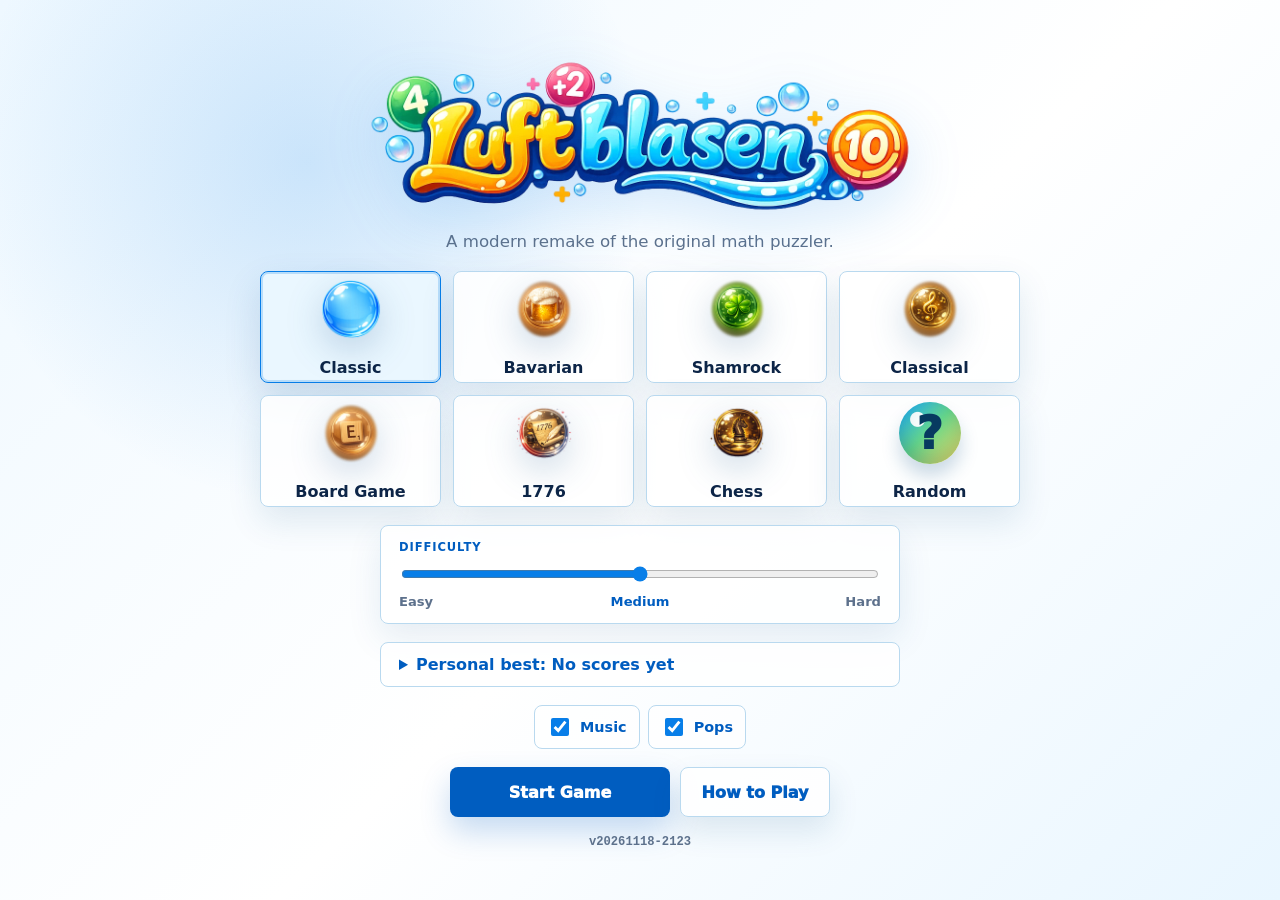
==== commit bfbb56ef: "Clear stale low-time warning when resetting the timer" ====
--- a/luftblasen.html
+++ b/luftblasen.html
@@ -5,14 +5,14 @@
     <meta name="viewport" content="width=device-width, initial-scale=1">
     <meta name="format-detection" content="telephone=no">
     <title>Luftblasen</title>
-    <link rel="stylesheet" href="luftblasen.css?v=20261118-2122">
+    <link rel="stylesheet" href="luftblasen.css?v=20261118-2123">
   </head>
   <body class="show-splash" data-theme="classic">
     <main class="game-shell" data-theme="classic">
       <section class="splash-screen" id="splash-screen" aria-labelledby="splash-title">
         <div class="splash-brand">
           <h1 id="splash-title">Luftblasen</h1>
-          <img class="splash-logo" src="assets/luftblasen/images/luftblasen-logo.webp?v=20261118-2122" alt="Luftblasen">
+          <img class="splash-logo" src="assets/luftblasen/images/luftblasen-logo.webp?v=20261118-2123" alt="Luftblasen">
           <p>A modern remake of the original math puzzler.</p>
         </div>
         <div class="splash-theme-grid" id="splash-theme-list" aria-label="Choose theme">
@@ -74,7 +74,7 @@
           <button class="start-button" id="start-game" type="button">Start Game</button>
           <button class="how-button" id="how-to-play" type="button">How to Play</button>
         </div>
-        <footer class="splash-version">v<span data-version>20261118-2122</span></footer>
+        <footer class="splash-version">v<span data-version>20261118-2123</span></footer>
         <div class="how-panel hidden" id="how-panel" role="dialog" aria-modal="true" aria-labelledby="how-title">
           <div class="how-card">
             <button class="how-close" id="close-how" type="button" aria-label="Close how to play">&times;</button>
@@ -242,6 +242,6 @@
       </section>
     </main>
 
-    <script src="luftblasen.js?v=20261118-2122"></script>
+    <script src="luftblasen.js?v=20261118-2123"></script>
   </body>
 </html>
--- a/luftblasen.css
+++ b/luftblasen.css
@@ -10,8 +10,8 @@
   --danger: #e94040;
   --gold: #f2a51a;
   --bubble: #d7f1ff;
-  --play-bg: url("assets/luftblasen/images/backgrounds/classic-theme-background.webp?v=20261118-2122");
-  --bubble-sprite: url("assets/luftblasen/images/sprites/bubble-classic-sprite.png?v=20261118-2122");
+  --play-bg: url("assets/luftblasen/images/backgrounds/classic-theme-background.webp?v=20261118-2123");
+  --bubble-sprite: url("assets/luftblasen/images/sprites/bubble-classic-sprite.png?v=20261118-2123");
   --page-bg-a: #dff3ff;
   --page-bg-b: #f8fcff;
   --page-bg-c: #fff8df;
@@ -285,31 +285,31 @@
 }
 
 .splash-theme[data-theme="classic"] .theme-sprite {
-  background-image: url("assets/luftblasen/images/sprites/bubble-classic-sprite.png?v=20261118-2122");
+  background-image: url("assets/luftblasen/images/sprites/bubble-classic-sprite.png?v=20261118-2123");
 }
 
 .splash-theme[data-theme="bavarian"] .theme-sprite {
-  background-image: url("assets/luftblasen/images/sprites/bubble-bavarian-sprite.png?v=20261118-2122");
+  background-image: url("assets/luftblasen/images/sprites/bubble-bavarian-sprite.png?v=20261118-2123");
 }
 
 .splash-theme[data-theme="shamrock"] .theme-sprite {
-  background-image: url("assets/luftblasen/images/sprites/bubble-shamrock-sprite.png?v=20261118-2122");
+  background-image: url("assets/luftblasen/images/sprites/bubble-shamrock-sprite.png?v=20261118-2123");
 }
 
 .splash-theme[data-theme="classical"] .theme-sprite {
-  background-image: url("assets/luftblasen/images/sprites/bubble-classical-sprite.png?v=20261118-2122");
+  background-image: url("assets/luftblasen/images/sprites/bubble-classical-sprite.png?v=20261118-2123");
 }
 
 .splash-theme[data-theme="boardgame"] .theme-sprite {
-  background-image: url("assets/luftblasen/images/sprites/bubble-boardgame-sprite.png?v=20261118-2122");
+  background-image: url("assets/luftblasen/images/sprites/bubble-boardgame-sprite.png?v=20261118-2123");
 }
 
 .splash-theme[data-theme="theme1776"] .theme-sprite {
-  background-image: url("assets/luftblasen/images/sprites/bubble-1776-sprite.png?v=20261118-2122");
+  background-image: url("assets/luftblasen/images/sprites/bubble-1776-sprite.png?v=20261118-2123");
 }
 
 .splash-theme[data-theme="chess"] .theme-sprite {
-  background-image: url("assets/luftblasen/images/sprites/bubble-chess-sprite.png?v=20261118-2122");
+  background-image: url("assets/luftblasen/images/sprites/bubble-chess-sprite.png?v=20261118-2123");
 }
 
 .splash-theme .random-icon {
@@ -1344,8 +1344,8 @@
   --page-bg-c: #dceeff;
   --page-glow-a: rgba(240, 160, 0, 0.26);
   --page-glow-b: rgba(21, 101, 216, 0.2);
-  --play-bg: url("assets/luftblasen/images/backgrounds/bavarian-theme-background.webp?v=20261118-2122");
-  --bubble-sprite: url("assets/luftblasen/images/sprites/bubble-bavarian-sprite.png?v=20261118-2122");
+  --play-bg: url("assets/luftblasen/images/backgrounds/bavarian-theme-background.webp?v=20261118-2123");
+  --bubble-sprite: url("assets/luftblasen/images/sprites/bubble-bavarian-sprite.png?v=20261118-2123");
 }
 
 [data-theme="shamrock"] {
@@ -1358,8 +1358,8 @@
   --page-bg-c: #d9f0ff;
   --page-glow-a: rgba(21, 148, 92, 0.25);
   --page-glow-b: rgba(32, 182, 107, 0.2);
-  --play-bg: url("assets/luftblasen/images/backgrounds/shamrock-theme-background.webp?v=20261118-2122");
-  --bubble-sprite: url("assets/luftblasen/images/sprites/bubble-shamrock-sprite.png?v=20261118-2122");
+  --play-bg: url("assets/luftblasen/images/backgrounds/shamrock-theme-background.webp?v=20261118-2123");
+  --bubble-sprite: url("assets/luftblasen/images/sprites/bubble-shamrock-sprite.png?v=20261118-2123");
 }
 
 [data-theme="classical"] {
@@ -1372,8 +1372,8 @@
   --page-bg-c: #fff0cf;
   --page-glow-a: rgba(139, 77, 216, 0.24);
   --page-glow-b: rgba(212, 154, 42, 0.18);
-  --play-bg: url("assets/luftblasen/images/backgrounds/classical-music-background.webp?v=20261118-2122");
-  --bubble-sprite: url("assets/luftblasen/images/sprites/bubble-classical-sprite.png?v=20261118-2122");
+  --play-bg: url("assets/luftblasen/images/backgrounds/classical-music-background.webp?v=20261118-2123");
+  --bubble-sprite: url("assets/luftblasen/images/sprites/bubble-classical-sprite.png?v=20261118-2123");
 }
 
 [data-theme="boardgame"] {
@@ -1386,8 +1386,8 @@
   --page-bg-c: #e3f2ce;
   --page-glow-a: rgba(154, 90, 8, 0.22);
   --page-glow-b: rgba(79, 134, 50, 0.2);
-  --play-bg: url("assets/luftblasen/images/backgrounds/board-game-theme-background.webp?v=20261118-2122");
-  --bubble-sprite: url("assets/luftblasen/images/sprites/bubble-boardgame-sprite.png?v=20261118-2122");
+  --play-bg: url("assets/luftblasen/images/backgrounds/board-game-theme-background.webp?v=20261118-2123");
+  --bubble-sprite: url("assets/luftblasen/images/sprites/bubble-boardgame-sprite.png?v=20261118-2123");
 }
 
 [data-theme="theme1776"] {
@@ -1400,8 +1400,8 @@
   --page-bg-c: #dce9ff;
   --page-glow-a: rgba(180, 64, 50, 0.22);
   --page-glow-b: rgba(34, 76, 132, 0.22);
-  --play-bg: url("assets/luftblasen/images/backgrounds/1776-theme-background.webp?v=20261118-2122");
-  --bubble-sprite: url("assets/luftblasen/images/sprites/bubble-1776-sprite.png?v=20261118-2122");
+  --play-bg: url("assets/luftblasen/images/backgrounds/1776-theme-background.webp?v=20261118-2123");
+  --bubble-sprite: url("assets/luftblasen/images/sprites/bubble-1776-sprite.png?v=20261118-2123");
 }
 
 [data-theme="chess"] {
@@ -1414,8 +1414,8 @@
   --page-bg-c: #cfd8e3;
   --page-glow-a: rgba(143, 106, 45, 0.24);
   --page-glow-b: rgba(39, 53, 75, 0.24);
-  --play-bg: url("assets/luftblasen/images/backgrounds/chess-theme-background.webp?v=20261118-2122");
-  --bubble-sprite: url("assets/luftblasen/images/sprites/bubble-chess-sprite.png?v=20261118-2122");
+  --play-bg: url("assets/luftblasen/images/backgrounds/chess-theme-background.webp?v=20261118-2123");
+  --bubble-sprite: url("assets/luftblasen/images/sprites/bubble-chess-sprite.png?v=20261118-2123");
 }
 
 [data-theme="boardgame"] .playfield {
